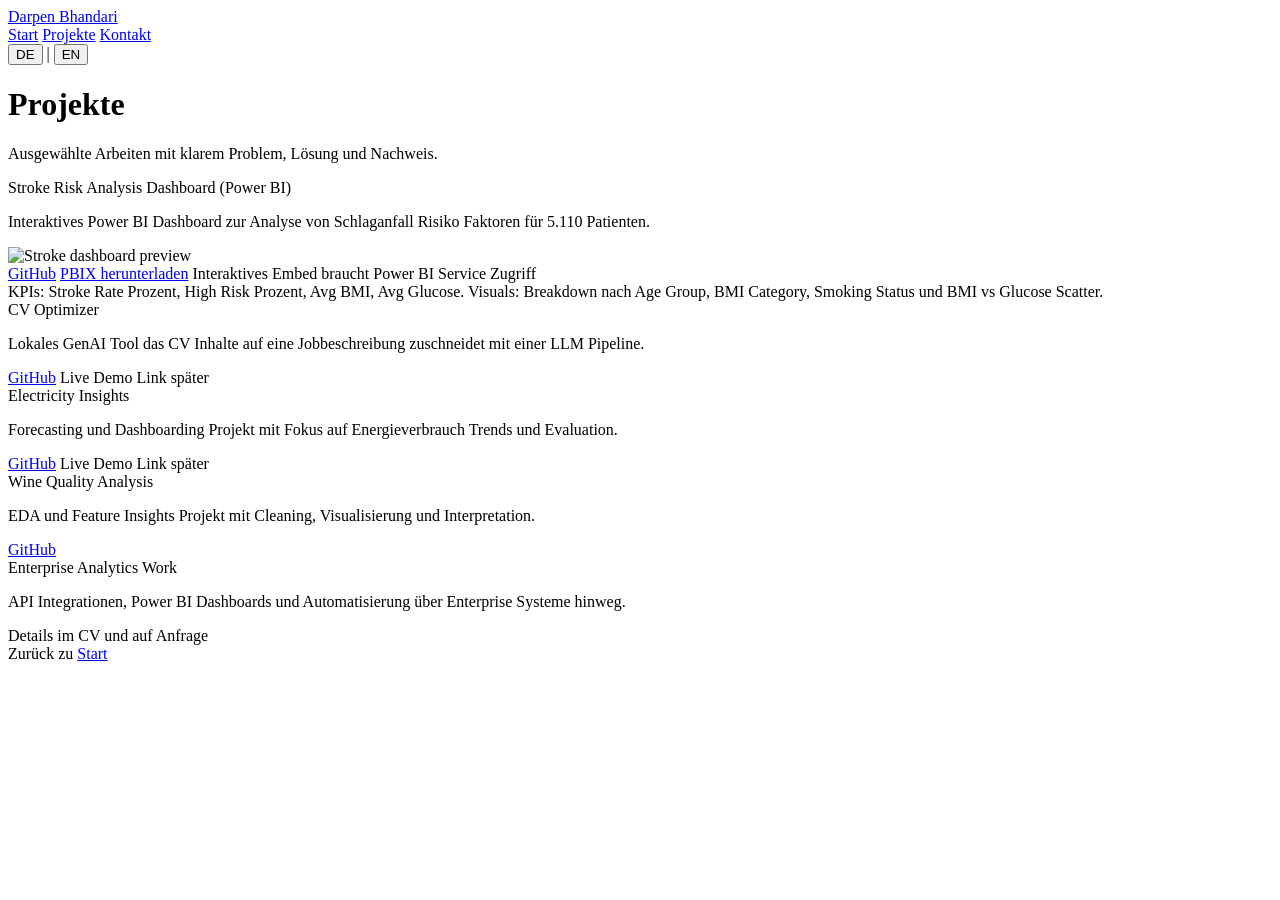
==== projects.html @ 23d276c4 "Add files via upload" ====
<!doctype html>
<html lang="de">
<head>
  <meta charset="UTF-8" />
  <meta name="viewport" content="width=device-width, initial-scale=1.0" />
  <title>Projekte | Darpen Bhandari</title>
  <script src="https://cdn.tailwindcss.com"></script>
  <link rel="stylesheet" href="assets/style.css" />
</head>

<body class="text-zinc-100">
  <div class="mx-auto max-w-5xl px-6 py-10">

    <nav class="flex items-center justify-between">
      <a href="./index.html" class="font-semibold tracking-tight hover:opacity-80 transition relative z-10">
        Darpen Bhandari
      </a>

      <div class="flex items-center gap-6 text-sm">
        <div class="flex gap-4">
          <a class="hover:underline" href="./index.html" data-i18n="nav_home">Start</a>
          <a class="hover:underline" href="./projects.html" data-i18n="nav_projects">Projekte</a>
          <a class="hover:underline" href="./index.html#contact" data-i18n="nav_contact">Kontakt</a>
        </div>

        <div class="flex items-center gap-2 text-zinc-300">
          <button id="lang-de" class="hover:underline font-medium" type="button">DE</button>
          <span class="text-zinc-600">|</span>
          <button id="lang-en" class="hover:underline" type="button">EN</button>
        </div>
      </div>
    </nav>

    <h1 class="mt-10 text-3xl font-semibold" data-i18n="projects_title">Projekte</h1>
    <p class="mt-2 text-zinc-300" data-i18n="projects_subtitle">Ausgewählte Arbeiten mit klarem Problem, Lösung und Nachweis.</p>

    <div class="mt-8 grid gap-4 md:grid-cols-2">

      <div class="card" id="stroke">
        <div class="text-lg font-semibold" data-i18n="stroke_title">Stroke Risk Analysis Dashboard (Power BI)</div>

        <p class="mt-3 text-zinc-300" data-i18n="stroke_desc">
          Interaktives Power BI Dashboard zur Analyse von Schlaganfall Risiko Faktoren für 5.110 Patienten.
        </p>

        <img
          src="assets/assets/images/Main-Dashboard.png"
          alt="Stroke dashboard preview"
          class="mt-4 rounded-2xl border border-white/10"
          loading="lazy"
        />

        <div class="mt-4 flex flex-wrap gap-3 text-sm">
          <a class="underline" href="https://github.com/Darpen24/Stroke-Risk" target="_blank" rel="noreferrer" data-i18n="stroke_github">GitHub</a>
          <a class="underline" href="https://raw.githubusercontent.com/Darpen24/Stroke-Risk/main/Stroek_Risk_Analysis.pbix" download data-i18n="stroke_download">PBIX herunterladen</a>
          <span class="text-zinc-500" data-i18n="stroke_note">Interaktives Embed braucht Power BI Service Zugriff</span>
        </div>

        <div class="mt-3 text-xs text-zinc-500" data-i18n="stroke_kpis">
          KPIs: Stroke Rate Prozent, High Risk Prozent, Avg BMI, Avg Glucose. Visuals: Breakdown nach Age Group, BMI Category, Smoking Status und BMI vs Glucose Scatter.
        </div>
      </div>

      <div class="card">
        <div class="text-lg font-semibold" data-i18n="cvopt_title">CV Optimizer</div>
        <p class="mt-2 text-zinc-300" data-i18n="cvopt_desc">Lokales GenAI Tool das CV Inhalte auf eine Jobbeschreibung zuschneidet mit einer LLM Pipeline.</p>
        <div class="mt-4 flex gap-3 text-sm">
          <a class="underline" href="https://github.com/Darpen24/CV-Optimizer" target="_blank" rel="noreferrer" data-i18n="cvopt_github">GitHub</a>
          <span class="text-zinc-500" data-i18n="cvopt_note">Live Demo Link später</span>
        </div>
      </div>

      <div class="card">
        <div class="text-lg font-semibold" data-i18n="elec_title">Electricity Insights</div>
        <p class="mt-2 text-zinc-300" data-i18n="elec_desc">Forecasting und Dashboarding Projekt mit Fokus auf Energieverbrauch Trends und Evaluation.</p>
        <div class="mt-4 flex gap-3 text-sm">
          <a class="underline" href="https://github.com/Darpen24/Electricity_insights" target="_blank" rel="noreferrer" data-i18n="elec_github">GitHub</a>
          <span class="text-zinc-500" data-i18n="elec_note">Live Demo Link später</span>
        </div>
      </div>

      <div class="card">
        <div class="text-lg font-semibold" data-i18n="wine_title">Wine Quality Analysis</div>
        <p class="mt-2 text-zinc-300" data-i18n="wine_desc">EDA und Feature Insights Projekt mit Cleaning, Visualisierung und Interpretation.</p>
        <div class="mt-4 flex gap-3 text-sm">
          <a class="underline" href="https://github.com/Darpen24/Wine_Quality_Analysis" target="_blank" rel="noreferrer" data-i18n="wine_github">GitHub</a>
        </div>
      </div>

      <div class="card">
        <div class="text-lg font-semibold" data-i18n="ent_title">Enterprise Analytics Work</div>
        <p class="mt-2 text-zinc-300" data-i18n="ent_desc">API Integrationen, Power BI Dashboards und Automatisierung über Enterprise Systeme hinweg.</p>
        <div class="mt-4 text-sm text-zinc-500" data-i18n="ent_note">Details im CV und auf Anfrage</div>
      </div>

    </div>

    <footer class="mt-10 text-xs text-zinc-500">
      <span data-i18n="footer_back">Zurück zu</span> <a class="underline" href="./index.html" data-i18n="footer_home">Start</a>
    </footer>
  </div>

  <script>
    const translations = {
      de: {
        nav_home: "Start",
        nav_projects: "Projekte",
        nav_contact: "Kontakt",

        projects_title: "Projekte",
        projects_subtitle: "Ausgewählte Arbeiten mit klarem Problem, Lösung und Nachweis.",

        stroke_title: "Stroke Risk Analysis Dashboard (Power BI)",
        stroke_desc: "Interaktives Power BI Dashboard zur Analyse von Schlaganfall Risiko Faktoren für 5.110 Patienten.",
        stroke_github: "GitHub",
        stroke_download: "PBIX herunterladen",
        stroke_note: "Interaktives Embed braucht Power BI Service Zugriff",
        stroke_kpis: "KPIs: Stroke Rate Prozent, High Risk Prozent, Avg BMI, Avg Glucose. Visuals: Breakdown nach Age Group, BMI Category, Smoking Status und BMI vs Glucose Scatter.",

        cvopt_title: "CV Optimizer",
        cvopt_desc: "Lokales GenAI Tool das CV Inhalte auf eine Jobbeschreibung zuschneidet mit einer LLM Pipeline.",
        cvopt_github: "GitHub",
        cvopt_note: "Live Demo Link später",

        elec_title: "Electricity Insights",
        elec_desc: "Forecasting und Dashboarding Projekt mit Fokus auf Energieverbrauch Trends und Evaluation.",
        elec_github: "GitHub",
        elec_note: "Live Demo Link später",

        wine_title: "Wine Quality Analysis",
        wine_desc: "EDA und Feature Insights Projekt mit Cleaning, Visualisierung und Interpretation.",
        wine_github: "GitHub",

        ent_title: "Enterprise Analytics Work",
        ent_desc: "API Integrationen, Power BI Dashboards und Automatisierung über Enterprise Systeme hinweg.",
        ent_note: "Details im CV und auf Anfrage",

        footer_back: "Zurück zu",
        footer_home: "Start"
      },

      en: {
        nav_home: "Home",
        nav_projects: "Projects",
        nav_contact: "Contact",

        projects_title: "Projects",
        projects_subtitle: "Selected work with clear problem, solution and proof.",

        stroke_title: "Stroke Risk Analysis Dashboard (Power BI)",
        stroke_desc: "Interactive Power BI dashboard analyzing stroke risk factors across 5,110 patients.",
        stroke_github: "GitHub",
        stroke_download: "Download PBIX",
        stroke_note: "Interactive embed needs Power BI Service access",
        stroke_kpis: "KPIs: Stroke Rate %, High Risk %, Avg BMI, Avg Glucose. Visuals: risk breakdown by age group, BMI category, smoking status and BMI vs glucose scatter.",

        cvopt_title: "CV Optimizer",
        cvopt_desc: "Local GenAI tool to tailor CV content to a job description using an LLM pipeline.",
        cvopt_github: "GitHub",
        cvopt_note: "Live demo link later",

        elec_title: "Electricity Insights",
        elec_desc: "Forecasting and dashboarding project focused on energy usage trends and evaluation.",
        elec_github: "GitHub",
        elec_note: "Live demo link later",

        wine_title: "Wine Quality Analysis",
        wine_desc: "EDA and feature insight project showing cleaning, visualization and interpretation.",
        wine_github: "GitHub",

        ent_title: "Enterprise Analytics Work",
        ent_desc: "API integrations, Power BI dashboards and automation across enterprise systems.",
        ent_note: "Details in CV and on request",

        footer_back: "Back to",
        footer_home: "Home"
      }
    };

    function setLang(lang) {
      const dict = translations[lang] || translations.de;

      localStorage.setItem("lang", lang);
      document.documentElement.lang = lang;

      document.querySelectorAll("[data-i18n]").forEach((el) => {
        const key = el.getAttribute("data-i18n");
        if (dict[key]) el.textContent = dict[key];
      });

      const deBtn = document.getElementById("lang-de");
      const enBtn = document.getElementById("lang-en");
      if (deBtn && enBtn) {
        if (lang === "de") {
          deBtn.classList.add("font-medium");
          enBtn.classList.remove("font-medium");
        } else {
          enBtn.classList.add("font-medium");
          deBtn.classList.remove("font-medium");
        }
      }
    }

    document.addEventListener("DOMContentLoaded", () => {
      const saved = localStorage.getItem("lang") || "de";
      setLang(saved);

      document.getElementById("lang-de").addEventListener("click", () => setLang("de"));
      document.getElementById("lang-en").addEventListener("click", () => setLang("en"));
    });
  </script>
</body>
</html>
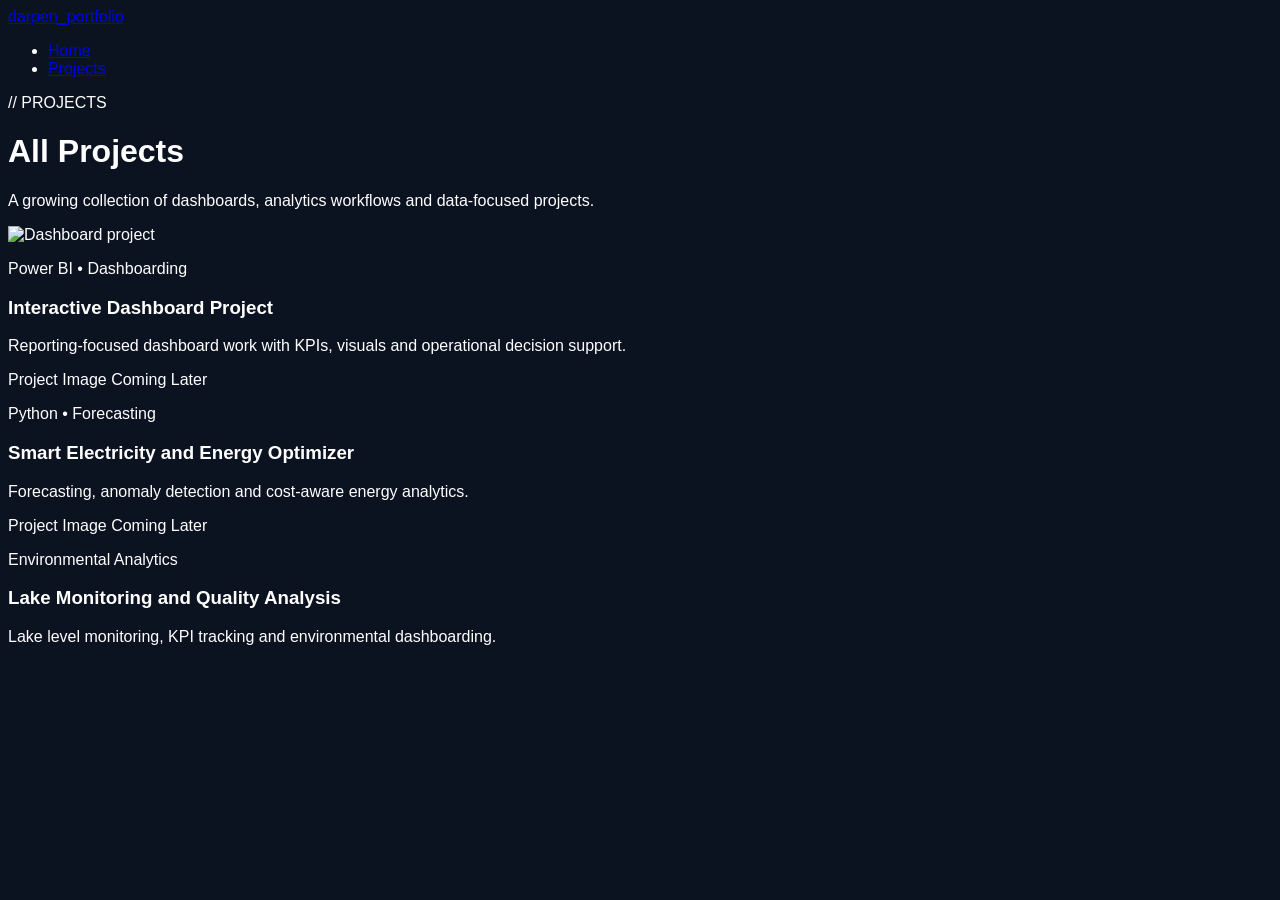
==== commit f5c24f60: "Update projects.html" ====
--- a/projects.html
+++ b/projects.html
@@ -1,213 +1,59 @@
-<!doctype html>
-<html lang="de">
+<!DOCTYPE html>
+<html lang="en">
 <head>
   <meta charset="UTF-8" />
   <meta name="viewport" content="width=device-width, initial-scale=1.0" />
-  <title>Projekte | Darpen Bhandari</title>
-  <script src="https://cdn.tailwindcss.com"></script>
+  <title>Projects | Darpen Bhandari</title>
   <link rel="stylesheet" href="assets/style.css" />
 </head>
+<body>
+  <header class="navbar">
+    <div class="container nav-wrap">
+      <a href="index.html" class="logo">darpen_portfolio</a>
+      <nav>
+        <ul class="nav-links">
+          <li><a href="index.html">Home</a></li>
+          <li><a href="projects.html">Projects</a></li>
+        </ul>
+      </nav>
+    </div>
+  </header>
 
-<body class="text-zinc-100">
-  <div class="mx-auto max-w-5xl px-6 py-10">
+  <main class="section">
+    <div class="container">
+      <p class="section-tag">// PROJECTS</p>
+      <h1>All Projects</h1>
+      <p class="section-text">A growing collection of dashboards, analytics workflows and data-focused projects.</p>
 
-    <nav class="flex items-center justify-between">
-      <a href="./index.html" class="font-semibold tracking-tight hover:opacity-80 transition relative z-10">
-        Darpen Bhandari
-      </a>
+      <div class="project-grid">
+        <article class="project-card">
+          <img src="assets/dashboard.png" alt="Dashboard project" class="project-img" />
+          <div class="project-content">
+            <p class="project-label">Power BI • Dashboarding</p>
+            <h3>Interactive Dashboard Project</h3>
+            <p>Reporting-focused dashboard work with KPIs, visuals and operational decision support.</p>
+          </div>
+        </article>
 
-      <div class="flex items-center gap-6 text-sm">
-        <div class="flex gap-4">
-          <a class="hover:underline" href="./index.html" data-i18n="nav_home">Start</a>
-          <a class="hover:underline" href="./projects.html" data-i18n="nav_projects">Projekte</a>
-          <a class="hover:underline" href="./index.html#contact" data-i18n="nav_contact">Kontakt</a>
-        </div>
+        <article class="project-card">
+          <div class="project-placeholder">Project Image Coming Later</div>
+          <div class="project-content">
+            <p class="project-label">Python • Forecasting</p>
+            <h3>Smart Electricity and Energy Optimizer</h3>
+            <p>Forecasting, anomaly detection and cost-aware energy analytics.</p>
+          </div>
+        </article>
 
-        <div class="flex items-center gap-2 text-zinc-300">
-          <button id="lang-de" class="hover:underline font-medium" type="button">DE</button>
-          <span class="text-zinc-600">|</span>
-          <button id="lang-en" class="hover:underline" type="button">EN</button>
-        </div>
+        <article class="project-card">
+          <div class="project-placeholder">Project Image Coming Later</div>
+          <div class="project-content">
+            <p class="project-label">Environmental Analytics</p>
+            <h3>Lake Monitoring and Quality Analysis</h3>
+            <p>Lake level monitoring, KPI tracking and environmental dashboarding.</p>
+          </div>
+        </article>
       </div>
-    </nav>
-
-    <h1 class="mt-10 text-3xl font-semibold" data-i18n="projects_title">Projekte</h1>
-    <p class="mt-2 text-zinc-300" data-i18n="projects_subtitle">Ausgewählte Arbeiten mit klarem Problem, Lösung und Nachweis.</p>
-
-    <div class="mt-8 grid gap-4 md:grid-cols-2">
-
-      <div class="card" id="stroke">
-        <div class="text-lg font-semibold" data-i18n="stroke_title">Stroke Risk Analysis Dashboard (Power BI)</div>
-
-        <p class="mt-3 text-zinc-300" data-i18n="stroke_desc">
-          Interaktives Power BI Dashboard zur Analyse von Schlaganfall Risiko Faktoren für 5.110 Patienten.
-        </p>
-
-        <img
-          src="assets/assets/images/Main-Dashboard.png"
-          alt="Stroke dashboard preview"
-          class="mt-4 rounded-2xl border border-white/10"
-          loading="lazy"
-        />
-
-        <div class="mt-4 flex flex-wrap gap-3 text-sm">
-          <a class="underline" href="https://github.com/Darpen24/Stroke-Risk" target="_blank" rel="noreferrer" data-i18n="stroke_github">GitHub</a>
-          <a class="underline" href="https://raw.githubusercontent.com/Darpen24/Stroke-Risk/main/Stroek_Risk_Analysis.pbix" download data-i18n="stroke_download">PBIX herunterladen</a>
-          <span class="text-zinc-500" data-i18n="stroke_note">Interaktives Embed braucht Power BI Service Zugriff</span>
-        </div>
-
-        <div class="mt-3 text-xs text-zinc-500" data-i18n="stroke_kpis">
-          KPIs: Stroke Rate Prozent, High Risk Prozent, Avg BMI, Avg Glucose. Visuals: Breakdown nach Age Group, BMI Category, Smoking Status und BMI vs Glucose Scatter.
-        </div>
-      </div>
-
-      <div class="card">
-        <div class="text-lg font-semibold" data-i18n="cvopt_title">CV Optimizer</div>
-        <p class="mt-2 text-zinc-300" data-i18n="cvopt_desc">Lokales GenAI Tool das CV Inhalte auf eine Jobbeschreibung zuschneidet mit einer LLM Pipeline.</p>
-        <div class="mt-4 flex gap-3 text-sm">
-          <a class="underline" href="https://github.com/Darpen24/CV-Optimizer" target="_blank" rel="noreferrer" data-i18n="cvopt_github">GitHub</a>
-          <span class="text-zinc-500" data-i18n="cvopt_note">Live Demo Link später</span>
-        </div>
-      </div>
-
-      <div class="card">
-        <div class="text-lg font-semibold" data-i18n="elec_title">Electricity Insights</div>
-        <p class="mt-2 text-zinc-300" data-i18n="elec_desc">Forecasting und Dashboarding Projekt mit Fokus auf Energieverbrauch Trends und Evaluation.</p>
-        <div class="mt-4 flex gap-3 text-sm">
-          <a class="underline" href="https://github.com/Darpen24/Electricity_insights" target="_blank" rel="noreferrer" data-i18n="elec_github">GitHub</a>
-          <span class="text-zinc-500" data-i18n="elec_note">Live Demo Link später</span>
-        </div>
-      </div>
-
-      <div class="card">
-        <div class="text-lg font-semibold" data-i18n="wine_title">Wine Quality Analysis</div>
-        <p class="mt-2 text-zinc-300" data-i18n="wine_desc">EDA und Feature Insights Projekt mit Cleaning, Visualisierung und Interpretation.</p>
-        <div class="mt-4 flex gap-3 text-sm">
-          <a class="underline" href="https://github.com/Darpen24/Wine_Quality_Analysis" target="_blank" rel="noreferrer" data-i18n="wine_github">GitHub</a>
-        </div>
-      </div>
-
-      <div class="card">
-        <div class="text-lg font-semibold" data-i18n="ent_title">Enterprise Analytics Work</div>
-        <p class="mt-2 text-zinc-300" data-i18n="ent_desc">API Integrationen, Power BI Dashboards und Automatisierung über Enterprise Systeme hinweg.</p>
-        <div class="mt-4 text-sm text-zinc-500" data-i18n="ent_note">Details im CV und auf Anfrage</div>
-      </div>
-
     </div>
-
-    <footer class="mt-10 text-xs text-zinc-500">
-      <span data-i18n="footer_back">Zurück zu</span> <a class="underline" href="./index.html" data-i18n="footer_home">Start</a>
-    </footer>
-  </div>
-
-  <script>
-    const translations = {
-      de: {
-        nav_home: "Start",
-        nav_projects: "Projekte",
-        nav_contact: "Kontakt",
-
-        projects_title: "Projekte",
-        projects_subtitle: "Ausgewählte Arbeiten mit klarem Problem, Lösung und Nachweis.",
-
-        stroke_title: "Stroke Risk Analysis Dashboard (Power BI)",
-        stroke_desc: "Interaktives Power BI Dashboard zur Analyse von Schlaganfall Risiko Faktoren für 5.110 Patienten.",
-        stroke_github: "GitHub",
-        stroke_download: "PBIX herunterladen",
-        stroke_note: "Interaktives Embed braucht Power BI Service Zugriff",
-        stroke_kpis: "KPIs: Stroke Rate Prozent, High Risk Prozent, Avg BMI, Avg Glucose. Visuals: Breakdown nach Age Group, BMI Category, Smoking Status und BMI vs Glucose Scatter.",
-
-        cvopt_title: "CV Optimizer",
-        cvopt_desc: "Lokales GenAI Tool das CV Inhalte auf eine Jobbeschreibung zuschneidet mit einer LLM Pipeline.",
-        cvopt_github: "GitHub",
-        cvopt_note: "Live Demo Link später",
-
-        elec_title: "Electricity Insights",
-        elec_desc: "Forecasting und Dashboarding Projekt mit Fokus auf Energieverbrauch Trends und Evaluation.",
-        elec_github: "GitHub",
-        elec_note: "Live Demo Link später",
-
-        wine_title: "Wine Quality Analysis",
-        wine_desc: "EDA und Feature Insights Projekt mit Cleaning, Visualisierung und Interpretation.",
-        wine_github: "GitHub",
-
-        ent_title: "Enterprise Analytics Work",
-        ent_desc: "API Integrationen, Power BI Dashboards und Automatisierung über Enterprise Systeme hinweg.",
-        ent_note: "Details im CV und auf Anfrage",
-
-        footer_back: "Zurück zu",
-        footer_home: "Start"
-      },
-
-      en: {
-        nav_home: "Home",
-        nav_projects: "Projects",
-        nav_contact: "Contact",
-
-        projects_title: "Projects",
-        projects_subtitle: "Selected work with clear problem, solution and proof.",
-
-        stroke_title: "Stroke Risk Analysis Dashboard (Power BI)",
-        stroke_desc: "Interactive Power BI dashboard analyzing stroke risk factors across 5,110 patients.",
-        stroke_github: "GitHub",
-        stroke_download: "Download PBIX",
-        stroke_note: "Interactive embed needs Power BI Service access",
-        stroke_kpis: "KPIs: Stroke Rate %, High Risk %, Avg BMI, Avg Glucose. Visuals: risk breakdown by age group, BMI category, smoking status and BMI vs glucose scatter.",
-
-        cvopt_title: "CV Optimizer",
-        cvopt_desc: "Local GenAI tool to tailor CV content to a job description using an LLM pipeline.",
-        cvopt_github: "GitHub",
-        cvopt_note: "Live demo link later",
-
-        elec_title: "Electricity Insights",
-        elec_desc: "Forecasting and dashboarding project focused on energy usage trends and evaluation.",
-        elec_github: "GitHub",
-        elec_note: "Live demo link later",
-
-        wine_title: "Wine Quality Analysis",
-        wine_desc: "EDA and feature insight project showing cleaning, visualization and interpretation.",
-        wine_github: "GitHub",
-
-        ent_title: "Enterprise Analytics Work",
-        ent_desc: "API integrations, Power BI dashboards and automation across enterprise systems.",
-        ent_note: "Details in CV and on request",
-
-        footer_back: "Back to",
-        footer_home: "Home"
-      }
-    };
-
-    function setLang(lang) {
-      const dict = translations[lang] || translations.de;
-
-      localStorage.setItem("lang", lang);
-      document.documentElement.lang = lang;
-
-      document.querySelectorAll("[data-i18n]").forEach((el) => {
-        const key = el.getAttribute("data-i18n");
-        if (dict[key]) el.textContent = dict[key];
-      });
-
-      const deBtn = document.getElementById("lang-de");
-      const enBtn = document.getElementById("lang-en");
-      if (deBtn && enBtn) {
-        if (lang === "de") {
-          deBtn.classList.add("font-medium");
-          enBtn.classList.remove("font-medium");
-        } else {
-          enBtn.classList.add("font-medium");
-          deBtn.classList.remove("font-medium");
-        }
-      }
-    }
-
-    document.addEventListener("DOMContentLoaded", () => {
-      const saved = localStorage.getItem("lang") || "de";
-      setLang(saved);
-
-      document.getElementById("lang-de").addEventListener("click", () => setLang("de"));
-      document.getElementById("lang-en").addEventListener("click", () => setLang("en"));
-    });
-  </script>
+  </main>
 </body>
 </html>
--- a/assets/style.css
+++ b/assets/style.css
@@ -0,0 +1,5 @@
+body {
+  background: #0b1220;
+  color: white;
+  font-family: Arial, sans-serif;
+}
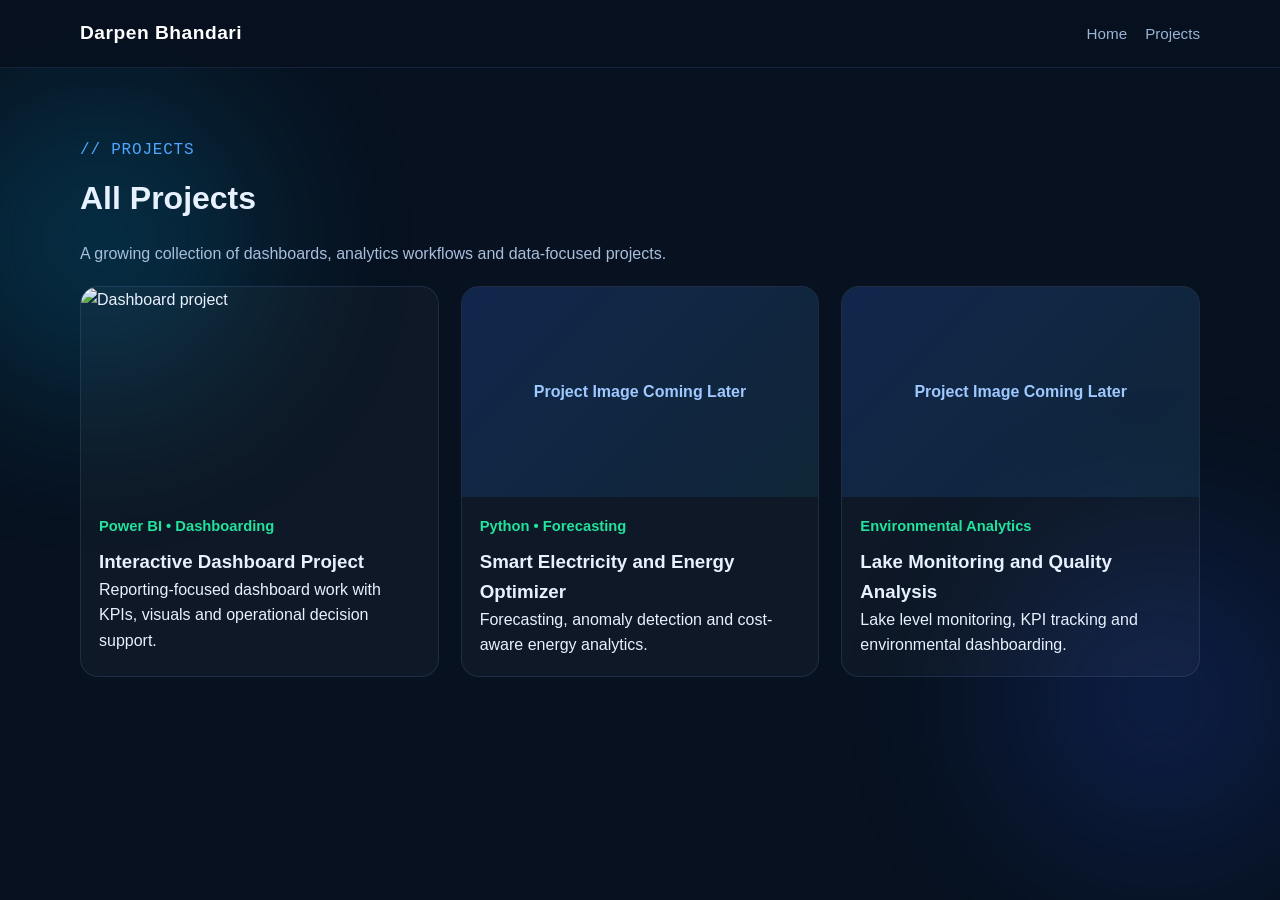
==== commit 65e2a544: "Update projects.html" ====
--- a/projects.html
+++ b/projects.html
@@ -9,7 +9,7 @@
 <body>
   <header class="navbar">
     <div class="container nav-wrap">
-      <a href="index.html" class="logo">darpen_portfolio</a>
+      <a href="index.html" class="logo">Darpen Bhandari</a>
       <nav>
         <ul class="nav-links">
           <li><a href="index.html">Home</a></li>
--- a/assets/style.css
+++ b/assets/style.css
@@ -1,5 +1,433 @@
+* {
+  margin: 0;
+  padding: 0;
+  box-sizing: border-box;
+}
+
+html {
+  scroll-behavior: smooth;
+}
+
 body {
-  background: #0b1220;
+  font-family: Arial, sans-serif;
+  background: #07111f;
+  color: #e8f1ff;
+  line-height: 1.6;
+  overflow-x: hidden;
+}
+
+body::before,
+body::after {
+  content: "";
+  position: fixed;
+  width: 320px;
+  height: 320px;
+  border-radius: 50%;
+  filter: blur(90px);
+  z-index: -1;
+  opacity: 0.18;
+}
+
+body::before {
+  background: #00c2ff;
+  top: 80px;
+  left: -60px;
+}
+
+body::after {
+  background: #2a5fff;
+  bottom: 40px;
+  right: -40px;
+}
+
+img {
+  max-width: 100%;
+  display: block;
+}
+
+a {
+  text-decoration: none;
+  color: inherit;
+}
+
+.container {
+  width: min(1120px, 92%);
+  margin: 0 auto;
+}
+
+.navbar {
+  position: sticky;
+  top: 0;
+  z-index: 1000;
+  background: rgba(7, 17, 31, 0.88);
+  backdrop-filter: blur(12px);
+  border-bottom: 1px solid rgba(130, 170, 255, 0.12);
+}
+
+.nav-wrap {
+  display: flex;
+  justify-content: space-between;
+  align-items: center;
+  padding: 18px 0;
+  gap: 18px;
+}
+
+.logo {
+  font-size: 1.2rem;
+  font-weight: 700;
+  color: #ffffff;
+  letter-spacing: 0.5px;
+}
+
+.nav-links {
+  list-style: none;
+  display: flex;
+  gap: 18px;
+  flex-wrap: wrap;
+}
+
+.nav-links a {
+  color: #9ab4d6;
+  font-size: 0.95rem;
+}
+
+.nav-links a:hover {
+  color: #ffffff;
+}
+
+.hero {
+  padding: 90px 0 60px;
+}
+
+.hero-grid {
+  display: grid;
+  grid-template-columns: 1.2fr 0.8fr;
+  gap: 40px;
+  align-items: center;
+}
+
+.terminal-line {
+  color: #22e39d;
+  font-family: "Courier New", monospace;
+  margin-bottom: 16px;
+  font-size: 1rem;
+}
+
+.hero-text h1 {
+  font-size: clamp(2.8rem, 8vw, 5rem);
+  line-height: 0.95;
+  margin-bottom: 18px;
+  font-weight: 800;
+}
+
+.hero-text h1 span {
+  color: #29b4ff;
+}
+
+.role-line {
+  color: #f0c16d;
+  font-family: "Courier New", monospace;
+  font-size: 1.05rem;
+  margin-bottom: 20px;
+  min-height: 28px;
+}
+
+#typing-text {
+  color: #22e39d;
+}
+
+.hero-desc {
+  color: #a8bedc;
+  max-width: 640px;
+  margin-bottom: 28px;
+  font-size: 1.05rem;
+}
+
+.hero-buttons,
+.contact-links {
+  display: flex;
+  gap: 14px;
+  flex-wrap: wrap;
+}
+
+.btn {
+  padding: 12px 18px;
+  border-radius: 12px;
+  font-weight: 700;
+  transition: transform 0.2s ease, box-shadow 0.2s ease, background 0.2s ease;
+}
+
+.btn:hover {
+  transform: translateY(-2px);
+}
+
+.btn-primary {
+  background: linear-gradient(135deg, #2468ff, #11c7ff);
   color: white;
-  font-family: Arial, sans-serif;
-}
+  box-shadow: 0 0 22px rgba(36, 104, 255, 0.25);
+}
+
+.btn-secondary {
+  border: 1px solid rgba(130, 170, 255, 0.24);
+  color: #dce8ff;
+  background: rgba(255, 255, 255, 0.02);
+}
+
+.stats {
+  display: grid;
+  grid-template-columns: repeat(3, 1fr);
+  gap: 16px;
+  margin-top: 34px;
+}
+
+.stat-card {
+  background: rgba(255, 255, 255, 0.03);
+  border: 1px solid rgba(130, 170, 255, 0.14);
+  border-radius: 16px;
+  padding: 18px;
+}
+
+.stat-card h3 {
+  font-size: 1.6rem;
+  color: #ffffff;
+  margin-bottom: 4px;
+}
+
+.stat-card p {
+  color: #99b3d6;
+  font-size: 0.92rem;
+}
+
+.hero-visual {
+  display: flex;
+  justify-content: center;
+}
+
+.profile-card {
+  width: 100%;
+  max-width: 380px;
+  background: rgba(255, 255, 255, 0.03);
+  border: 1px solid rgba(130, 170, 255, 0.14);
+  border-radius: 22px;
+  padding: 18px;
+  box-shadow: 0 0 30px rgba(17, 199, 255, 0.09);
+}
+
+.profile-img {
+  width: 100%;
+  border-radius: 16px;
+  object-fit: cover;
+}
+
+.section {
+  padding: 70px 0;
+}
+
+.alt-bg {
+  background: rgba(255, 255, 255, 0.02);
+}
+
+.section-tag {
+  color: #4fa5ff;
+  font-family: "Courier New", monospace;
+  margin-bottom: 10px;
+  letter-spacing: 0.8px;
+}
+
+h1,
+h2 {
+  margin-bottom: 16px;
+}
+
+.section-text {
+  color: #a8bedc;
+  max-width: 780px;
+}
+
+.timeline-card,
+.project-card,
+.contact-box {
+  background: rgba(255, 255, 255, 0.03);
+  border: 1px solid rgba(130, 170, 255, 0.14);
+  border-radius: 18px;
+  padding: 24px;
+  margin-top: 20px;
+}
+
+.timeline-card ul {
+  margin-top: 14px;
+  padding-left: 20px;
+  color: #c7d6ee;
+}
+
+.subtext {
+  color: #4fa5ff;
+  margin-top: 6px;
+}
+
+.section-head {
+  display: flex;
+  justify-content: space-between;
+  align-items: end;
+  gap: 16px;
+  margin-bottom: 20px;
+}
+
+.text-link {
+  color: #22e39d;
+  font-weight: 700;
+}
+
+.project-grid {
+  display: grid;
+  grid-template-columns: repeat(3, 1fr);
+  gap: 22px;
+}
+
+.project-card {
+  padding: 0;
+  overflow: hidden;
+  transition: transform 0.25s ease, box-shadow 0.25s ease;
+}
+
+.project-card:hover {
+  transform: translateY(-6px);
+  box-shadow: 0 0 24px rgba(41, 180, 255, 0.12);
+}
+
+.project-img,
+.project-placeholder {
+  width: 100%;
+  height: 210px;
+}
+
+.project-img {
+  object-fit: cover;
+}
+
+.project-placeholder {
+  display: grid;
+  place-items: center;
+  background: linear-gradient(135deg, rgba(36, 104, 255, 0.18), rgba(17, 199, 255, 0.08));
+  color: #9fc8ff;
+  font-weight: 700;
+  text-align: center;
+  padding: 20px;
+}
+
+.project-content {
+  padding: 18px;
+}
+
+.project-label {
+  color: #22e39d;
+  font-size: 0.92rem;
+  font-weight: 700;
+  margin-bottom: 8px;
+}
+
+.project-actions {
+  display: flex;
+  gap: 10px;
+  margin-top: 14px;
+  flex-wrap: wrap;
+}
+
+.project-btn {
+  display: inline-block;
+  padding: 10px 14px;
+  border-radius: 10px;
+  background: linear-gradient(135deg, #2468ff, #11c7ff);
+  color: #fff;
+  font-weight: 700;
+  font-size: 0.9rem;
+}
+
+.contact-box {
+  padding: 30px;
+}
+
+.skill-level-grid {
+  display: grid;
+  grid-template-columns: repeat(3, 1fr);
+  gap: 22px;
+  margin-top: 24px;
+}
+
+.skill-level-card {
+  background: rgba(255, 255, 255, 0.03);
+  border: 1px solid rgba(130, 170, 255, 0.14);
+  border-radius: 18px;
+  padding: 24px;
+}
+
+.skill-card-tag {
+  color: #22e39d;
+  font-family: "Courier New", monospace;
+  margin-bottom: 20px;
+  letter-spacing: 1px;
+}
+
+.skill-item {
+  margin-bottom: 18px;
+}
+
+.skill-head {
+  display: flex;
+  justify-content: space-between;
+  gap: 12px;
+  margin-bottom: 8px;
+  font-size: 0.96rem;
+  color: #e8f1ff;
+}
+
+.skill-track {
+  width: 100%;
+  height: 8px;
+  border-radius: 999px;
+  background: rgba(130, 170, 255, 0.16);
+  overflow: hidden;
+}
+
+.skill-fill {
+  height: 100%;
+  border-radius: 999px;
+  background: linear-gradient(90deg, #2468ff, #11c7ff);
+  box-shadow: 0 0 12px rgba(17, 199, 255, 0.4);
+}
+
+.fill-orange {
+  background: linear-gradient(90deg, #ff9800, #ffb84d);
+  box-shadow: 0 0 12px rgba(255, 152, 0, 0.35);
+}
+
+.fill-green {
+  background: linear-gradient(90deg, #00d084, #22e39d);
+  box-shadow: 0 0 12px rgba(34, 227, 157, 0.35);
+}
+
+.footer {
+  padding: 28px 0 34px;
+  text-align: center;
+  color: #8ca6cb;
+  border-top: 1px solid rgba(130, 170, 255, 0.12);
+}
+
+@media (max-width: 950px) {
+  .hero-grid,
+  .project-grid,
+  .stats,
+  .skill-level-grid {
+    grid-template-columns: 1fr;
+  }
+
+  .nav-wrap {
+    flex-direction: column;
+    align-items: flex-start;
+  }
+
+  .section-head {
+    flex-direction: column;
+    align-items: flex-start;
+  }
+}
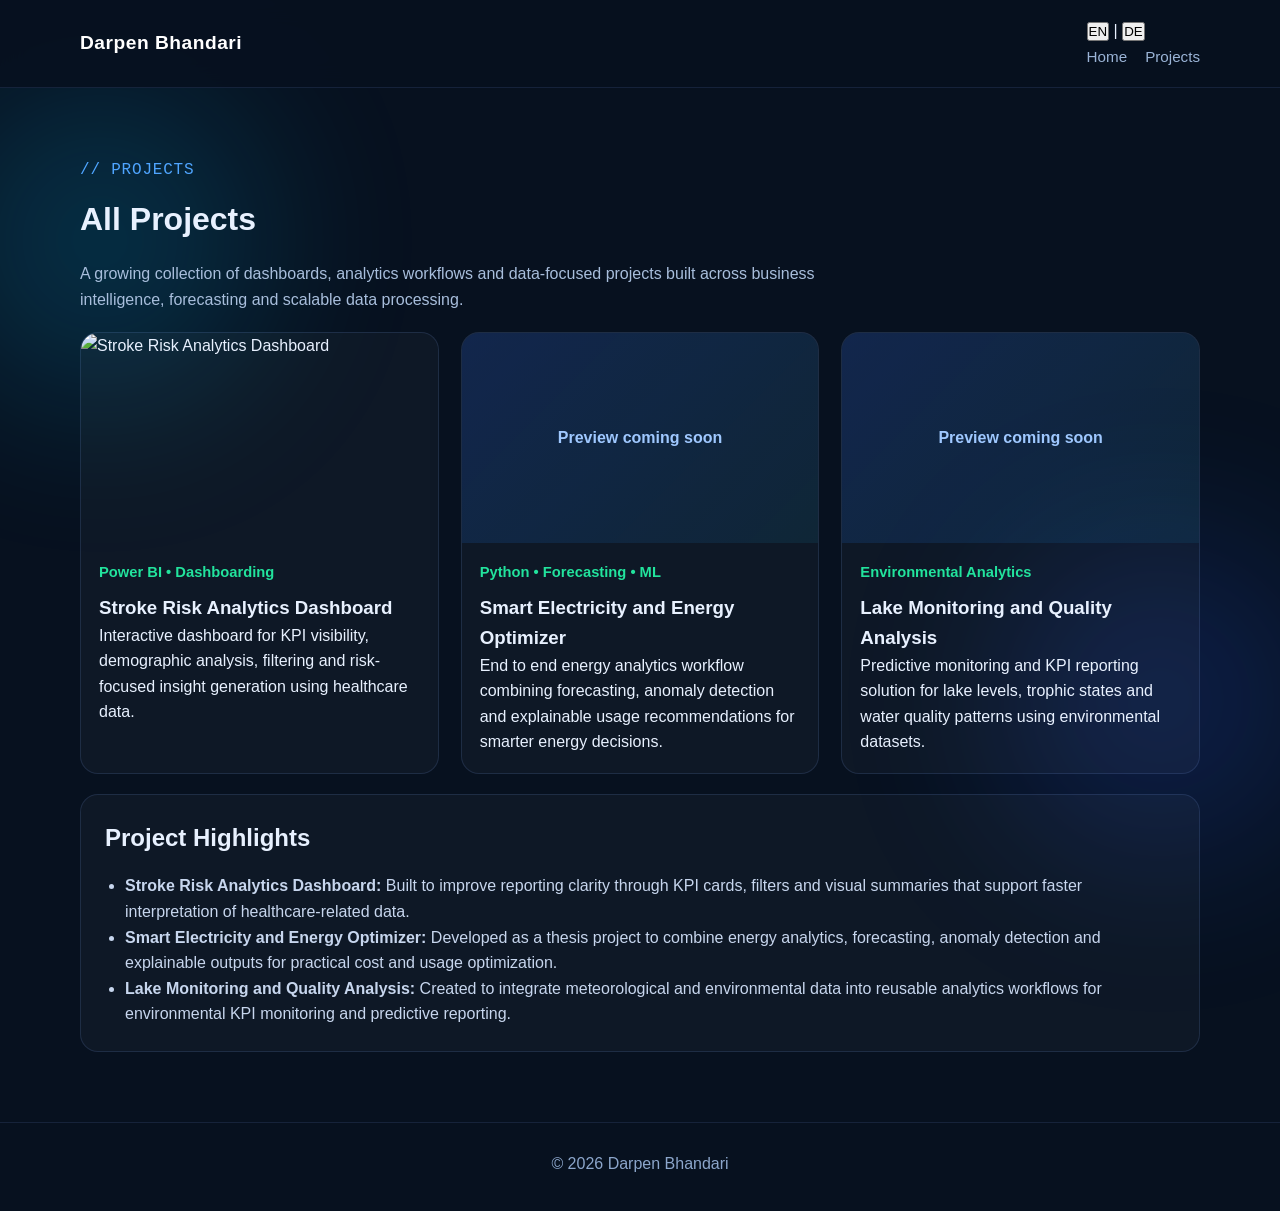
==== commit 0f980534: "Update projects.html" ====
--- a/projects.html
+++ b/projects.html
@@ -4,16 +4,23 @@
   <meta charset="UTF-8" />
   <meta name="viewport" content="width=device-width, initial-scale=1.0" />
   <title>Projects | Darpen Bhandari</title>
-  <link rel="stylesheet" href="assets/style.css" />
+  <link rel="stylesheet" href="./assets/style.css" />
 </head>
 <body>
   <header class="navbar">
     <div class="container nav-wrap">
       <a href="index.html" class="logo">Darpen Bhandari</a>
-      <nav>
+
+      <nav class="nav-right">
+        <div class="lang-toggle">
+          <button id="lang-en" class="lang-btn active">EN</button>
+          <span>|</span>
+          <button id="lang-de" class="lang-btn">DE</button>
+        </div>
+
         <ul class="nav-links">
-          <li><a href="index.html">Home</a></li>
-          <li><a href="projects.html">Projects</a></li>
+          <li><a href="index.html" data-en="Home" data-de="Start">Home</a></li>
+          <li><a href="projects.html" data-en="Projects" data-de="Projekte">Projects</a></li>
         </ul>
       </nav>
     </div>
@@ -22,38 +29,91 @@
   <main class="section">
     <div class="container">
       <p class="section-tag">// PROJECTS</p>
-      <h1>All Projects</h1>
-      <p class="section-text">A growing collection of dashboards, analytics workflows and data-focused projects.</p>
+      <h1 data-en="All Projects" data-de="Alle Projekte">All Projects</h1>
+      <p
+        class="section-text"
+        data-en="A growing collection of dashboards, analytics workflows and data-focused projects built across business intelligence, forecasting and scalable data processing."
+        data-de="Eine wachsende Sammlung von Dashboards, Analytics-Workflows und datenorientierten Projekten aus Business Intelligence, Forecasting und skalierbarer Datenverarbeitung."
+      >
+        A growing collection of dashboards, analytics workflows and data-focused projects built across business intelligence, forecasting and scalable data processing.
+      </p>
 
       <div class="project-grid">
         <article class="project-card">
-          <img src="assets/dashboard.png" alt="Dashboard project" class="project-img" />
+          <img src="./assets/dashboard.png" alt="Stroke Risk Analytics Dashboard" class="project-img" />
           <div class="project-content">
             <p class="project-label">Power BI • Dashboarding</p>
-            <h3>Interactive Dashboard Project</h3>
-            <p>Reporting-focused dashboard work with KPIs, visuals and operational decision support.</p>
+            <h3 data-en="Stroke Risk Analytics Dashboard" data-de="Stroke Risk Analytics Dashboard">Stroke Risk Analytics Dashboard</h3>
+            <p
+              data-en="Interactive dashboard for KPI visibility, demographic analysis, filtering and risk-focused insight generation using healthcare data."
+              data-de="Interaktives Dashboard für KPI-Transparenz, demografische Analysen, Filterung und risikobasierte Erkenntnisse auf Basis von Gesundheitsdaten."
+            >
+              Interactive dashboard for KPI visibility, demographic analysis, filtering and risk-focused insight generation using healthcare data.
+            </p>
           </div>
         </article>
 
         <article class="project-card">
-          <div class="project-placeholder">Project Image Coming Later</div>
+          <div class="project-placeholder" data-en="Preview coming soon" data-de="Vorschau folgt">Preview coming soon</div>
           <div class="project-content">
-            <p class="project-label">Python • Forecasting</p>
-            <h3>Smart Electricity and Energy Optimizer</h3>
-            <p>Forecasting, anomaly detection and cost-aware energy analytics.</p>
+            <p class="project-label">Python • Forecasting • ML</p>
+            <h3 data-en="Smart Electricity and Energy Optimizer" data-de="Smart Electricity and Energy Optimizer">Smart Electricity and Energy Optimizer</h3>
+            <p
+              data-en="End to end energy analytics workflow combining forecasting, anomaly detection and explainable usage recommendations for smarter energy decisions."
+              data-de="End-to-End-Energieanalyse-Workflow mit Forecasting, Anomalieerkennung und erklärbaren Nutzungsempfehlungen für smartere Energieentscheidungen."
+            >
+              End to end energy analytics workflow combining forecasting, anomaly detection and explainable usage recommendations for smarter energy decisions.
+            </p>
           </div>
         </article>
 
         <article class="project-card">
-          <div class="project-placeholder">Project Image Coming Later</div>
+          <div class="project-placeholder" data-en="Preview coming soon" data-de="Vorschau folgt">Preview coming soon</div>
           <div class="project-content">
             <p class="project-label">Environmental Analytics</p>
-            <h3>Lake Monitoring and Quality Analysis</h3>
-            <p>Lake level monitoring, KPI tracking and environmental dashboarding.</p>
+            <h3 data-en="Lake Monitoring and Quality Analysis" data-de="Lake Monitoring and Quality Analysis">Lake Monitoring and Quality Analysis</h3>
+            <p
+              data-en="Predictive monitoring and KPI reporting solution for lake levels, trophic states and water quality patterns using environmental datasets."
+              data-de="Prädiktive Monitoring- und KPI-Reporting-Lösung für Seespiegel, trophische Zustände und Wasserqualitätsmuster auf Basis von Umweltdaten."
+            >
+              Predictive monitoring and KPI reporting solution for lake levels, trophic states and water quality patterns using environmental datasets.
+            </p>
           </div>
         </article>
       </div>
+
+      <div class="timeline-card project-detail-card">
+        <h2 data-en="Project Highlights" data-de="Projekt-Highlights">Project Highlights</h2>
+        <ul>
+          <li
+            data-en="Stroke Risk Analytics Dashboard: Built to improve reporting clarity through KPI cards, filters and visual summaries that support faster interpretation of healthcare-related data."
+            data-de="Stroke Risk Analytics Dashboard: Entwickelt zur Verbesserung der Reporting-Klarheit durch KPI-Karten, Filter und visuelle Zusammenfassungen für eine schnellere Interpretation gesundheitsbezogener Daten."
+          >
+            <strong>Stroke Risk Analytics Dashboard:</strong> Built to improve reporting clarity through KPI cards, filters and visual summaries that support faster interpretation of healthcare-related data.
+          </li>
+          <li
+            data-en="Smart Electricity and Energy Optimizer: Developed as a thesis project to combine energy analytics, forecasting, anomaly detection and explainable outputs for practical cost and usage optimization."
+            data-de="Smart Electricity and Energy Optimizer: Als Thesis-Projekt entwickelt, um Energieanalysen, Forecasting, Anomalieerkennung und erklärbare Ausgaben für praktische Kosten- und Nutzungsoptimierung zu verbinden."
+          >
+            <strong>Smart Electricity and Energy Optimizer:</strong> Developed as a thesis project to combine energy analytics, forecasting, anomaly detection and explainable outputs for practical cost and usage optimization.
+          </li>
+          <li
+            data-en="Lake Monitoring and Quality Analysis: Created to integrate meteorological and environmental data into reusable analytics workflows for environmental KPI monitoring and predictive reporting."
+            data-de="Lake Monitoring and Quality Analysis: Entwickelt zur Integration meteorologischer und umweltbezogener Daten in wiederverwendbare Analytics-Workflows für Umwelt-KPI-Monitoring und prädiktives Reporting."
+          >
+            <strong>Lake Monitoring and Quality Analysis:</strong> Created to integrate meteorological and environmental data into reusable analytics workflows for environmental KPI monitoring and predictive reporting.
+          </li>
+        </ul>
+      </div>
     </div>
   </main>
+
+  <footer class="footer">
+    <div class="container">
+      <p>© 2026 Darpen Bhandari</p>
+    </div>
+  </footer>
+
+  <script src="./assets/main.js"></script>
 </body>
 </html>
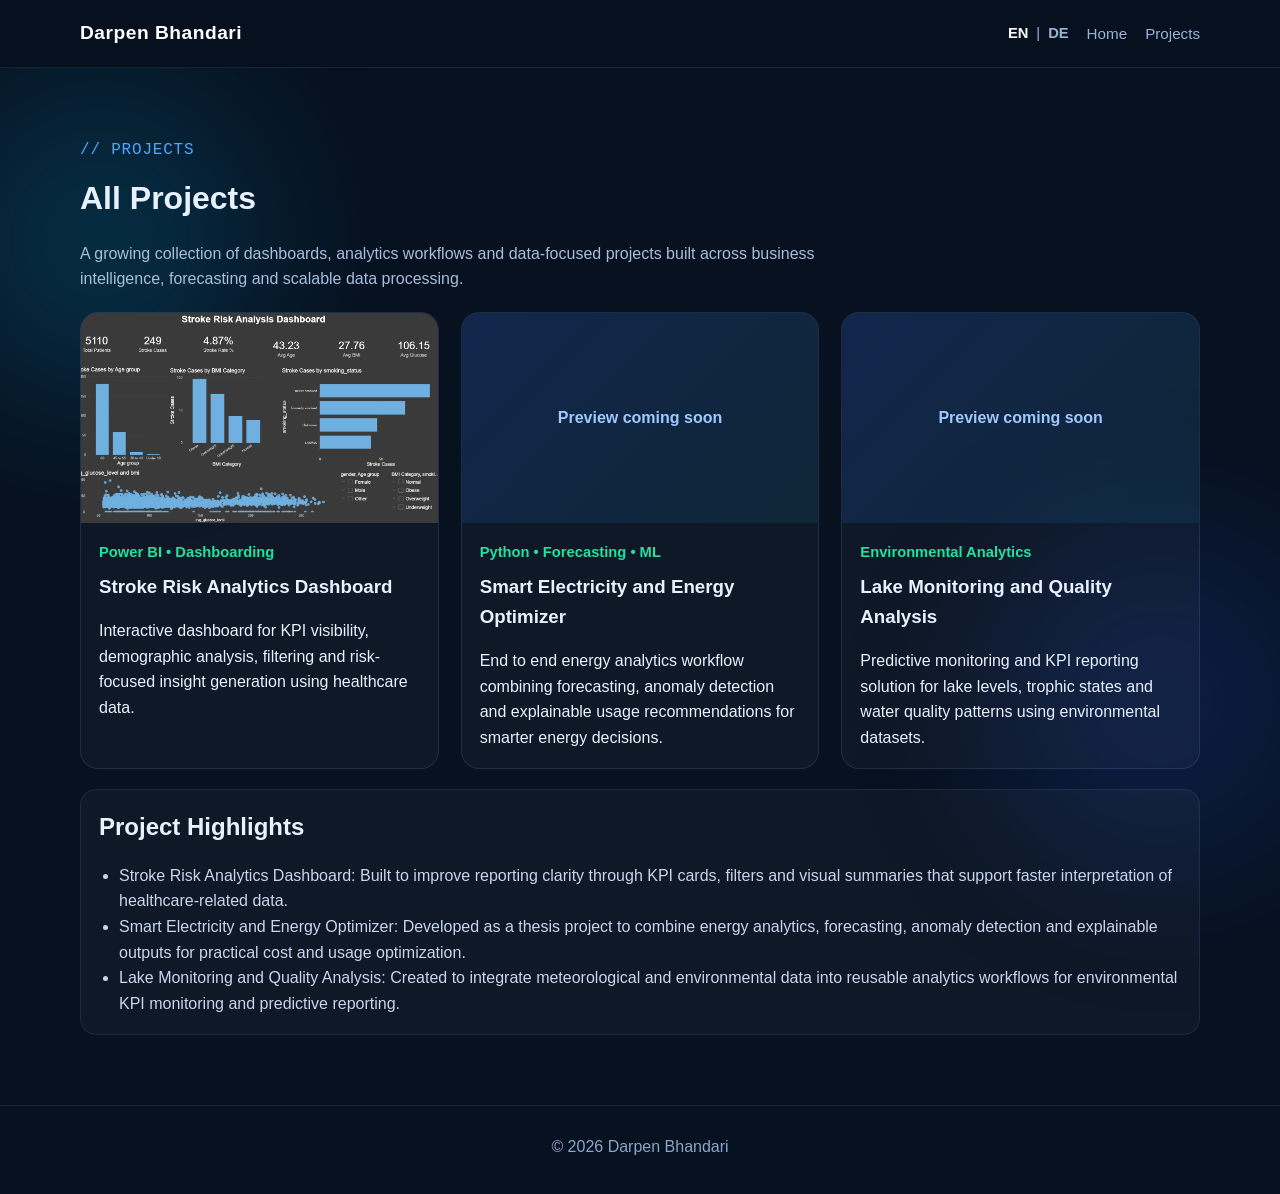
==== commit e1949ecf: "Update projects.html" ====
--- a/projects.html
+++ b/projects.html
@@ -40,7 +40,7 @@
 
       <div class="project-grid">
         <article class="project-card">
-          <img src="./assets/dashboard.png" alt="Stroke Risk Analytics Dashboard" class="project-img" />
+          <img src="./assets/Main-Dashboard.png" alt="Stroke Risk Analytics Dashboard" class="project-img" />
           <div class="project-content">
             <p class="project-label">Power BI • Dashboarding</p>
             <h3 data-en="Stroke Risk Analytics Dashboard" data-de="Stroke Risk Analytics Dashboard">Stroke Risk Analytics Dashboard</h3>
--- a/assets/style.css
+++ b/assets/style.css
@@ -72,6 +72,38 @@
   gap: 18px;
 }
 
+.nav-right {
+  display: flex;
+  align-items: center;
+  gap: 18px;
+  flex-wrap: wrap;
+}
+
+.lang-toggle {
+  display: flex;
+  align-items: center;
+  gap: 8px;
+  color: #9ab4d6;
+  font-size: 0.92rem;
+}
+
+.lang-btn {
+  background: transparent;
+  border: none;
+  color: #9ab4d6;
+  font-weight: 700;
+  cursor: pointer;
+  font-size: 0.92rem;
+}
+
+.lang-btn.active {
+  color: #ffffff;
+}
+
+.lang-btn:hover {
+  color: #22e39d;
+}
+
 .logo {
   font-size: 1.2rem;
   font-weight: 700;
@@ -235,7 +267,8 @@
 }
 
 h1,
-h2 {
+h2,
+h3 {
   margin-bottom: 16px;
 }
 
@@ -254,7 +287,8 @@
   margin-top: 20px;
 }
 
-.timeline-card ul {
+.timeline-card ul,
+.project-detail-card ul {
   margin-top: 14px;
   padding-left: 20px;
   color: #c7d6ee;
@@ -282,6 +316,10 @@
   display: grid;
   grid-template-columns: repeat(3, 1fr);
   gap: 22px;
+}
+
+.project-grid-simple {
+  margin-top: 16px;
 }
 
 .project-card {
@@ -343,6 +381,62 @@
   font-size: 0.9rem;
 }
 
+.featured-project-block,
+.other-projects-block {
+  margin-top: 36px;
+}
+
+.featured-project-card {
+  display: grid;
+  grid-template-columns: 1fr 1fr;
+  gap: 24px;
+  background: rgba(255, 255, 255, 0.03);
+  border: 1px solid rgba(130, 170, 255, 0.14);
+  border-radius: 20px;
+  padding: 24px;
+  margin-top: 16px;
+}
+
+.featured-project-image {
+  width: 100%;
+}
+
+.featured-img {
+  width: 100%;
+  height: 100%;
+  min-height: 320px;
+  object-fit: cover;
+  border-radius: 16px;
+}
+
+.featured-project-content {
+  display: flex;
+  flex-direction: column;
+  justify-content: center;
+}
+
+.project-detail-list {
+  display: grid;
+  gap: 16px;
+  margin-top: 18px;
+}
+
+.project-detail-card {
+  background: rgba(255, 255, 255, 0.03);
+  border: 1px solid rgba(130, 170, 255, 0.12);
+  border-radius: 16px;
+  padding: 18px;
+}
+
+.project-detail-card h3 {
+  margin-bottom: 8px;
+  color: #ffffff;
+}
+
+.project-detail-card p {
+  color: #a8bedc;
+}
+
 .contact-box {
   padding: 30px;
 }
@@ -406,6 +500,35 @@
   box-shadow: 0 0 12px rgba(34, 227, 157, 0.35);
 }
 
+.strength-grid {
+  display: grid;
+  grid-template-columns: repeat(2, 1fr);
+  gap: 22px;
+  margin-top: 24px;
+}
+
+.strength-card {
+  background: rgba(255, 255, 255, 0.03);
+  border: 1px solid rgba(130, 170, 255, 0.14);
+  border-radius: 18px;
+  padding: 24px;
+  transition: transform 0.25s ease, box-shadow 0.25s ease;
+}
+
+.strength-card:hover {
+  transform: translateY(-5px);
+  box-shadow: 0 0 20px rgba(41, 180, 255, 0.12);
+}
+
+.strength-card h3 {
+  margin-bottom: 12px;
+  color: #ffffff;
+}
+
+.strength-card p {
+  color: #a8bedc;
+}
+
 .footer {
   padding: 28px 0 34px;
   text-align: center;
@@ -417,7 +540,9 @@
   .hero-grid,
   .project-grid,
   .stats,
-  .skill-level-grid {
+  .skill-level-grid,
+  .strength-grid,
+  .featured-project-card {
     grid-template-columns: 1fr;
   }
 
@@ -426,6 +551,12 @@
     align-items: flex-start;
   }
 
+  .nav-right {
+    width: 100%;
+    flex-direction: column;
+    align-items: flex-start;
+  }
+
   .section-head {
     flex-direction: column;
     align-items: flex-start;
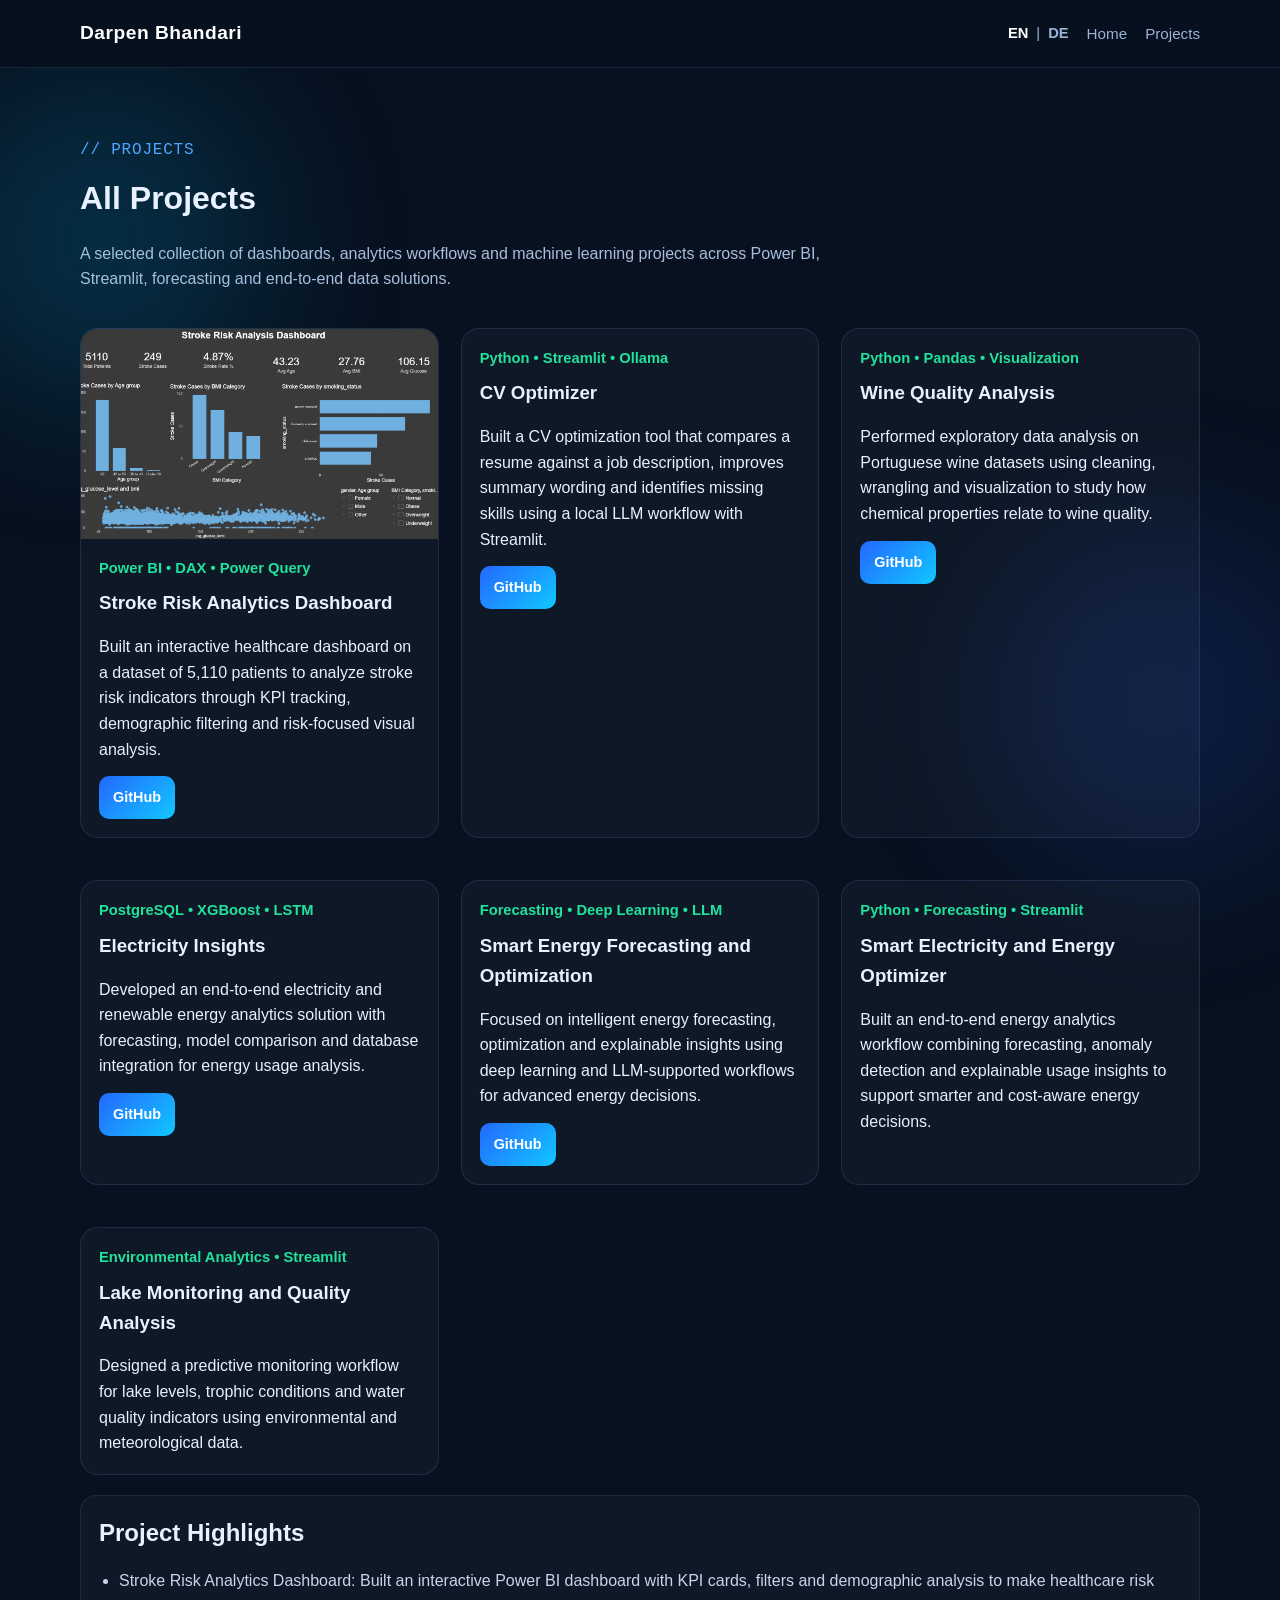
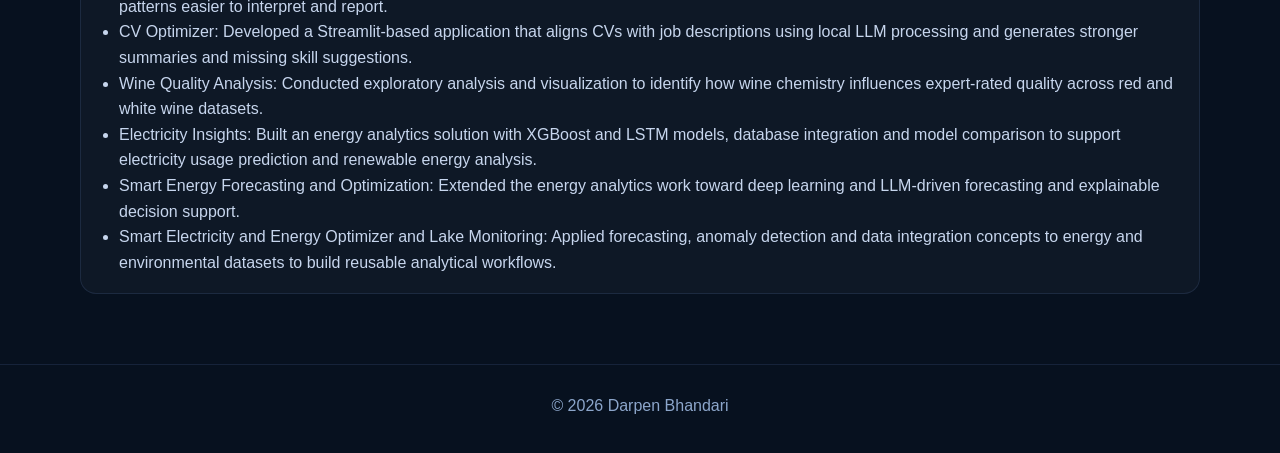
==== commit 55d1c7de: "Update projects.html" ====
--- a/projects.html
+++ b/projects.html
@@ -13,9 +13,9 @@
 
       <nav class="nav-right">
         <div class="lang-toggle">
-          <button id="lang-en" class="lang-btn active">EN</button>
+          <button id="lang-en" class="lang-btn active" type="button">EN</button>
           <span>|</span>
-          <button id="lang-de" class="lang-btn">DE</button>
+          <button id="lang-de" class="lang-btn" type="button">DE</button>
         </div>
 
         <ul class="nav-links">
@@ -32,51 +32,116 @@
       <h1 data-en="All Projects" data-de="Alle Projekte">All Projects</h1>
       <p
         class="section-text"
-        data-en="A growing collection of dashboards, analytics workflows and data-focused projects built across business intelligence, forecasting and scalable data processing."
-        data-de="Eine wachsende Sammlung von Dashboards, Analytics-Workflows und datenorientierten Projekten aus Business Intelligence, Forecasting und skalierbarer Datenverarbeitung."
+        data-en="A selected collection of dashboards, analytics workflows and machine learning projects across Power BI, Streamlit, forecasting and end-to-end data solutions."
+        data-de="Eine ausgewählte Sammlung von Dashboards, Analytics-Workflows und Machine-Learning-Projekten mit Power BI, Streamlit, Forecasting und End-to-End-Datenlösungen."
       >
-        A growing collection of dashboards, analytics workflows and data-focused projects built across business intelligence, forecasting and scalable data processing.
+        A selected collection of dashboards, analytics workflows and machine learning projects across Power BI, Streamlit, forecasting and end-to-end data solutions.
       </p>
 
-      <div class="project-grid">
+      <div class="project-grid project-grid-simple">
         <article class="project-card">
           <img src="./assets/Main-Dashboard.png" alt="Stroke Risk Analytics Dashboard" class="project-img" />
           <div class="project-content">
-            <p class="project-label">Power BI • Dashboarding</p>
+            <p class="project-label">Power BI • DAX • Power Query</p>
             <h3 data-en="Stroke Risk Analytics Dashboard" data-de="Stroke Risk Analytics Dashboard">Stroke Risk Analytics Dashboard</h3>
             <p
-              data-en="Interactive dashboard for KPI visibility, demographic analysis, filtering and risk-focused insight generation using healthcare data."
-              data-de="Interaktives Dashboard für KPI-Transparenz, demografische Analysen, Filterung und risikobasierte Erkenntnisse auf Basis von Gesundheitsdaten."
-            >
-              Interactive dashboard for KPI visibility, demographic analysis, filtering and risk-focused insight generation using healthcare data.
-            </p>
-          </div>
-        </article>
-
-        <article class="project-card">
-          <div class="project-placeholder" data-en="Preview coming soon" data-de="Vorschau folgt">Preview coming soon</div>
-          <div class="project-content">
-            <p class="project-label">Python • Forecasting • ML</p>
+              data-en="Built an interactive healthcare dashboard on a dataset of 5,110 patients to analyze stroke risk indicators through KPI tracking, demographic filtering and risk-focused visual analysis."
+              data-de="Entwicklung eines interaktiven Healthcare-Dashboards auf Basis eines Datensatzes mit 5.110 Patienten zur Analyse von Schlaganfallrisiken durch KPI-Tracking, demografische Filterung und risikoorientierte visuelle Auswertung."
+            >
+              Built an interactive healthcare dashboard on a dataset of 5,110 patients to analyze stroke risk indicators through KPI tracking, demographic filtering and risk-focused visual analysis.
+            </p>
+            <div class="project-actions">
+              <a href="https://github.com/Darpen24/Stroke-Risk" target="_blank" class="project-btn">GitHub</a>
+            </div>
+          </div>
+        </article>
+
+        <article class="project-card">
+          <div class="project-content">
+            <p class="project-label">Python • Streamlit • Ollama</p>
+            <h3 data-en="CV Optimizer" data-de="CV Optimizer">CV Optimizer</h3>
+            <p
+              data-en="Built a CV optimization tool that compares a resume against a job description, improves summary wording and identifies missing skills using a local LLM workflow with Streamlit."
+              data-de="Entwicklung eines CV-Optimierungstools, das einen Lebenslauf mit einer Stellenbeschreibung vergleicht, die Zusammenfassung verbessert und fehlende Skills mithilfe eines lokalen LLM-Workflows in Streamlit identifiziert."
+            >
+              Built a CV optimization tool that compares a resume against a job description, improves summary wording and identifies missing skills using a local LLM workflow with Streamlit.
+            </p>
+            <div class="project-actions">
+              <a href="https://github.com/Darpen24/CV-Optimizer" target="_blank" class="project-btn">GitHub</a>
+            </div>
+          </div>
+        </article>
+
+        <article class="project-card">
+          <div class="project-content">
+            <p class="project-label">Python • Pandas • Visualization</p>
+            <h3 data-en="Wine Quality Analysis" data-de="Wine Quality Analysis">Wine Quality Analysis</h3>
+            <p
+              data-en="Performed exploratory data analysis on Portuguese wine datasets using cleaning, wrangling and visualization to study how chemical properties relate to wine quality."
+              data-de="Durchführung einer explorativen Datenanalyse auf portugiesischen Weindatensätzen mit Bereinigung, Wrangling und Visualisierung zur Untersuchung des Zusammenhangs zwischen chemischen Eigenschaften und Weinqualität."
+            >
+              Performed exploratory data analysis on Portuguese wine datasets using cleaning, wrangling and visualization to study how chemical properties relate to wine quality.
+            </p>
+            <div class="project-actions">
+              <a href="https://github.com/Darpen24/Wine_Quality_Analysis" target="_blank" class="project-btn">GitHub</a>
+            </div>
+          </div>
+        </article>
+
+        <article class="project-card">
+          <div class="project-content">
+            <p class="project-label">PostgreSQL • XGBoost • LSTM</p>
+            <h3 data-en="Electricity Insights" data-de="Electricity Insights">Electricity Insights</h3>
+            <p
+              data-en="Developed an end-to-end electricity and renewable energy analytics solution with forecasting, model comparison and database integration for energy usage analysis."
+              data-de="Entwicklung einer End-to-End-Lösung für Strom- und erneuerbare-Energien-Analysen mit Forecasting, Modellvergleich und Datenbankintegration zur Analyse des Energieverbrauchs."
+            >
+              Developed an end-to-end electricity and renewable energy analytics solution with forecasting, model comparison and database integration for energy usage analysis.
+            </p>
+            <div class="project-actions">
+              <a href="https://github.com/Darpen24/Electricity_insights" target="_blank" class="project-btn">GitHub</a>
+            </div>
+          </div>
+        </article>
+
+        <article class="project-card">
+          <div class="project-content">
+            <p class="project-label">Forecasting • Deep Learning • LLM</p>
+            <h3 data-en="Smart Energy Forecasting and Optimization" data-de="Smart Energy Forecasting and Optimization">Smart Energy Forecasting and Optimization</h3>
+            <p
+              data-en="Focused on intelligent energy forecasting, optimization and explainable insights using deep learning and LLM-supported workflows for advanced energy decisions."
+              data-de="Fokussiert auf intelligente Energieprognosen, Optimierung und erklärbare Erkenntnisse mit Deep Learning und LLM-gestützten Workflows für fortgeschrittene Energieentscheidungen."
+            >
+              Focused on intelligent energy forecasting, optimization and explainable insights using deep learning and LLM-supported workflows for advanced energy decisions.
+            </p>
+            <div class="project-actions">
+              <a href="https://github.com/Darpen24/Smart-Energy-Forecasting-and-Optimization-Using-Real-Time-Data-Deep-Learning-and-LLM-Driven-Insights" target="_blank" class="project-btn">GitHub</a>
+            </div>
+          </div>
+        </article>
+
+        <article class="project-card">
+          <div class="project-content">
+            <p class="project-label">Python • Forecasting • Streamlit</p>
             <h3 data-en="Smart Electricity and Energy Optimizer" data-de="Smart Electricity and Energy Optimizer">Smart Electricity and Energy Optimizer</h3>
             <p
-              data-en="End to end energy analytics workflow combining forecasting, anomaly detection and explainable usage recommendations for smarter energy decisions."
-              data-de="End-to-End-Energieanalyse-Workflow mit Forecasting, Anomalieerkennung und erklärbaren Nutzungsempfehlungen für smartere Energieentscheidungen."
-            >
-              End to end energy analytics workflow combining forecasting, anomaly detection and explainable usage recommendations for smarter energy decisions.
-            </p>
-          </div>
-        </article>
-
-        <article class="project-card">
-          <div class="project-placeholder" data-en="Preview coming soon" data-de="Vorschau folgt">Preview coming soon</div>
-          <div class="project-content">
-            <p class="project-label">Environmental Analytics</p>
+              data-en="Built an end-to-end energy analytics workflow combining forecasting, anomaly detection and explainable usage insights to support smarter and cost-aware energy decisions."
+              data-de="Entwicklung eines End-to-End-Energieanalyse-Workflows mit Forecasting, Anomalieerkennung und erklärbaren Nutzungseinblicken zur Unterstützung smarter und kostenbewusster Energieentscheidungen."
+            >
+              Built an end-to-end energy analytics workflow combining forecasting, anomaly detection and explainable usage insights to support smarter and cost-aware energy decisions.
+            </p>
+          </div>
+        </article>
+
+        <article class="project-card">
+          <div class="project-content">
+            <p class="project-label">Environmental Analytics • Streamlit</p>
             <h3 data-en="Lake Monitoring and Quality Analysis" data-de="Lake Monitoring and Quality Analysis">Lake Monitoring and Quality Analysis</h3>
             <p
-              data-en="Predictive monitoring and KPI reporting solution for lake levels, trophic states and water quality patterns using environmental datasets."
-              data-de="Prädiktive Monitoring- und KPI-Reporting-Lösung für Seespiegel, trophische Zustände und Wasserqualitätsmuster auf Basis von Umweltdaten."
-            >
-              Predictive monitoring and KPI reporting solution for lake levels, trophic states and water quality patterns using environmental datasets.
+              data-en="Designed a predictive monitoring workflow for lake levels, trophic conditions and water quality indicators using environmental and meteorological data."
+              data-de="Entwicklung eines prädiktiven Monitoring-Workflows für Seespiegel, trophische Zustände und Wasserqualitätsindikatoren auf Basis von Umwelt- und Wetterdaten."
+            >
+              Designed a predictive monitoring workflow for lake levels, trophic conditions and water quality indicators using environmental and meteorological data.
             </p>
           </div>
         </article>
@@ -86,22 +151,45 @@
         <h2 data-en="Project Highlights" data-de="Projekt-Highlights">Project Highlights</h2>
         <ul>
           <li
-            data-en="Stroke Risk Analytics Dashboard: Built to improve reporting clarity through KPI cards, filters and visual summaries that support faster interpretation of healthcare-related data."
-            data-de="Stroke Risk Analytics Dashboard: Entwickelt zur Verbesserung der Reporting-Klarheit durch KPI-Karten, Filter und visuelle Zusammenfassungen für eine schnellere Interpretation gesundheitsbezogener Daten."
-          >
-            <strong>Stroke Risk Analytics Dashboard:</strong> Built to improve reporting clarity through KPI cards, filters and visual summaries that support faster interpretation of healthcare-related data.
-          </li>
-          <li
-            data-en="Smart Electricity and Energy Optimizer: Developed as a thesis project to combine energy analytics, forecasting, anomaly detection and explainable outputs for practical cost and usage optimization."
-            data-de="Smart Electricity and Energy Optimizer: Als Thesis-Projekt entwickelt, um Energieanalysen, Forecasting, Anomalieerkennung und erklärbare Ausgaben für praktische Kosten- und Nutzungsoptimierung zu verbinden."
-          >
-            <strong>Smart Electricity and Energy Optimizer:</strong> Developed as a thesis project to combine energy analytics, forecasting, anomaly detection and explainable outputs for practical cost and usage optimization.
-          </li>
-          <li
-            data-en="Lake Monitoring and Quality Analysis: Created to integrate meteorological and environmental data into reusable analytics workflows for environmental KPI monitoring and predictive reporting."
-            data-de="Lake Monitoring and Quality Analysis: Entwickelt zur Integration meteorologischer und umweltbezogener Daten in wiederverwendbare Analytics-Workflows für Umwelt-KPI-Monitoring und prädiktives Reporting."
-          >
-            <strong>Lake Monitoring and Quality Analysis:</strong> Created to integrate meteorological and environmental data into reusable analytics workflows for environmental KPI monitoring and predictive reporting.
+            data-en="Stroke Risk Analytics Dashboard: Built an interactive Power BI dashboard with KPI cards, filters and demographic analysis to make healthcare risk patterns easier to interpret and report."
+            data-de="Stroke Risk Analytics Dashboard: Entwicklung eines interaktiven Power-BI-Dashboards mit KPI-Karten, Filtern und demografischen Analysen, um Gesundheitsrisiken leichter interpretierbar und reportbar zu machen."
+          >
+            Stroke Risk Analytics Dashboard: Built an interactive Power BI dashboard with KPI cards, filters and demographic analysis to make healthcare risk patterns easier to interpret and report.
+          </li>
+
+          <li
+            data-en="CV Optimizer: Developed a Streamlit-based application that aligns CVs with job descriptions using local LLM processing and generates stronger summaries and missing skill suggestions."
+            data-de="CV Optimizer: Entwicklung einer Streamlit-basierten Anwendung, die Lebensläufe mithilfe lokaler LLM-Verarbeitung mit Stellenbeschreibungen abgleicht und bessere Zusammenfassungen sowie fehlende Skill-Vorschläge erstellt."
+          >
+            CV Optimizer: Developed a Streamlit-based application that aligns CVs with job descriptions using local LLM processing and generates stronger summaries and missing skill suggestions.
+          </li>
+
+          <li
+            data-en="Wine Quality Analysis: Conducted exploratory analysis and visualization to identify how wine chemistry influences expert-rated quality across red and white wine datasets."
+            data-de="Wine Quality Analysis: Durchführung explorativer Analysen und Visualisierungen zur Untersuchung, wie die chemische Zusammensetzung von Wein die bewertete Qualität bei Rot- und Weißwein beeinflusst."
+          >
+            Wine Quality Analysis: Conducted exploratory analysis and visualization to identify how wine chemistry influences expert-rated quality across red and white wine datasets.
+          </li>
+
+          <li
+            data-en="Electricity Insights: Built an energy analytics solution with XGBoost and LSTM models, database integration and model comparison to support electricity usage prediction and renewable energy analysis."
+            data-de="Electricity Insights: Entwicklung einer Energiedatenanalyse-Lösung mit XGBoost- und LSTM-Modellen, Datenbankintegration und Modellvergleich zur Unterstützung von Stromverbrauchsprognosen und Analysen erneuerbarer Energien."
+          >
+            Electricity Insights: Built an energy analytics solution with XGBoost and LSTM models, database integration and model comparison to support electricity usage prediction and renewable energy analysis.
+          </li>
+
+          <li
+            data-en="Smart Energy Forecasting and Optimization: Extended the energy analytics work toward deep learning and LLM-driven forecasting and explainable decision support."
+            data-de="Smart Energy Forecasting and Optimization: Erweiterung der Energieanalytik in Richtung Deep Learning und LLM-gestütztem Forecasting sowie erklärbarer Entscheidungsunterstützung."
+          >
+            Smart Energy Forecasting and Optimization: Extended the energy analytics work toward deep learning and LLM-driven forecasting and explainable decision support.
+          </li>
+
+          <li
+            data-en="Smart Electricity and Energy Optimizer and Lake Monitoring: Applied forecasting, anomaly detection and data integration concepts to energy and environmental datasets to build reusable analytical workflows."
+            data-de="Smart Electricity and Energy Optimizer und Lake Monitoring: Anwendung von Forecasting-, Anomalieerkennungs- und Datenintegrationskonzepten auf Energie- und Umweltdaten zur Entwicklung wiederverwendbarer analytischer Workflows."
+          >
+            Smart Electricity and Energy Optimizer and Lake Monitoring: Applied forecasting, anomaly detection and data integration concepts to energy and environmental datasets to build reusable analytical workflows.
           </li>
         </ul>
       </div>
--- a/assets/style.css
+++ b/assets/style.css
@@ -399,14 +399,18 @@
 
 .featured-project-image {
   width: 100%;
+  display: flex;
+  align-items: center;
+  justify-content: center;
 }
 
 .featured-img {
   width: 100%;
-  height: 100%;
-  min-height: 320px;
-  object-fit: cover;
+  height: auto;
+  max-height: 520px;
+  object-fit: contain;
   border-radius: 16px;
+  background: rgba(255, 255, 255, 0.02);
 }
 
 .featured-project-content {
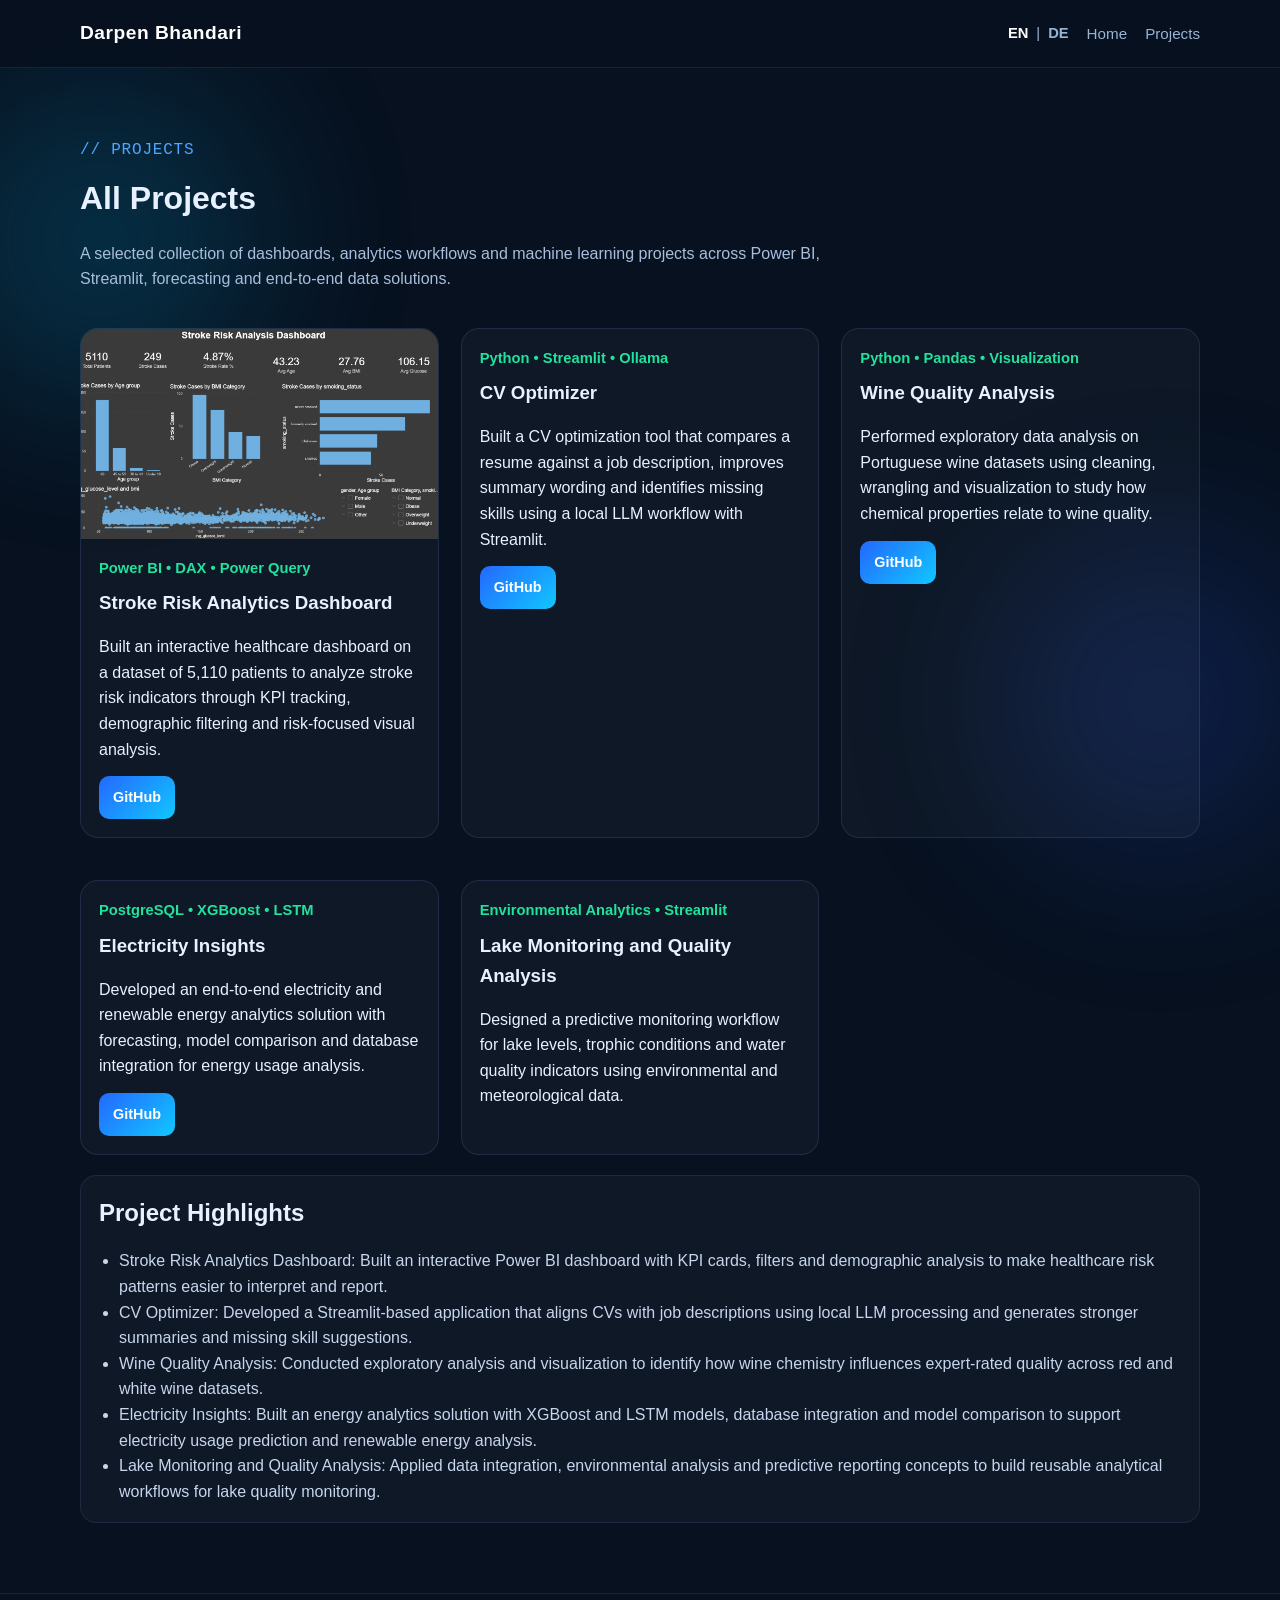
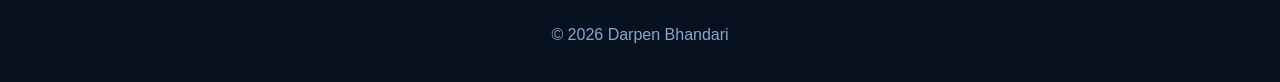
==== commit c7aa5d9e: "Update projects.html" ====
--- a/projects.html
+++ b/projects.html
@@ -19,8 +19,8 @@
         </div>
 
         <ul class="nav-links">
-          <li><a href="index.html" data-en="Home" data-de="Start">Home</a></li>
-          <li><a href="projects.html" data-en="Projects" data-de="Projekte">Projects</a></li>
+          <li><a href="index.html" data-i18n="nav_home">Home</a></li>
+          <li><a href="projects.html" data-i18n="nav_projects">Projects</a></li>
         </ul>
       </nav>
     </div>
@@ -29,12 +29,8 @@
   <main class="section">
     <div class="container">
       <p class="section-tag">// PROJECTS</p>
-      <h1 data-en="All Projects" data-de="Alle Projekte">All Projects</h1>
-      <p
-        class="section-text"
-        data-en="A selected collection of dashboards, analytics workflows and machine learning projects across Power BI, Streamlit, forecasting and end-to-end data solutions."
-        data-de="Eine ausgewählte Sammlung von Dashboards, Analytics-Workflows und Machine-Learning-Projekten mit Power BI, Streamlit, Forecasting und End-to-End-Datenlösungen."
-      >
+      <h1 data-i18n="projects_title">All Projects</h1>
+      <p class="section-text" data-i18n="projects_intro">
         A selected collection of dashboards, analytics workflows and machine learning projects across Power BI, Streamlit, forecasting and end-to-end data solutions.
       </p>
 
@@ -43,11 +39,8 @@
           <img src="./assets/Main-Dashboard.png" alt="Stroke Risk Analytics Dashboard" class="project-img" />
           <div class="project-content">
             <p class="project-label">Power BI • DAX • Power Query</p>
-            <h3 data-en="Stroke Risk Analytics Dashboard" data-de="Stroke Risk Analytics Dashboard">Stroke Risk Analytics Dashboard</h3>
-            <p
-              data-en="Built an interactive healthcare dashboard on a dataset of 5,110 patients to analyze stroke risk indicators through KPI tracking, demographic filtering and risk-focused visual analysis."
-              data-de="Entwicklung eines interaktiven Healthcare-Dashboards auf Basis eines Datensatzes mit 5.110 Patienten zur Analyse von Schlaganfallrisiken durch KPI-Tracking, demografische Filterung und risikoorientierte visuelle Auswertung."
-            >
+            <h3 data-i18n="stroke_title">Stroke Risk Analytics Dashboard</h3>
+            <p data-i18n="stroke_desc">
               Built an interactive healthcare dashboard on a dataset of 5,110 patients to analyze stroke risk indicators through KPI tracking, demographic filtering and risk-focused visual analysis.
             </p>
             <div class="project-actions">
@@ -59,11 +52,8 @@
         <article class="project-card">
           <div class="project-content">
             <p class="project-label">Python • Streamlit • Ollama</p>
-            <h3 data-en="CV Optimizer" data-de="CV Optimizer">CV Optimizer</h3>
-            <p
-              data-en="Built a CV optimization tool that compares a resume against a job description, improves summary wording and identifies missing skills using a local LLM workflow with Streamlit."
-              data-de="Entwicklung eines CV-Optimierungstools, das einen Lebenslauf mit einer Stellenbeschreibung vergleicht, die Zusammenfassung verbessert und fehlende Skills mithilfe eines lokalen LLM-Workflows in Streamlit identifiziert."
-            >
+            <h3 data-i18n="cv_title">CV Optimizer</h3>
+            <p data-i18n="cv_desc">
               Built a CV optimization tool that compares a resume against a job description, improves summary wording and identifies missing skills using a local LLM workflow with Streamlit.
             </p>
             <div class="project-actions">
@@ -75,11 +65,8 @@
         <article class="project-card">
           <div class="project-content">
             <p class="project-label">Python • Pandas • Visualization</p>
-            <h3 data-en="Wine Quality Analysis" data-de="Wine Quality Analysis">Wine Quality Analysis</h3>
-            <p
-              data-en="Performed exploratory data analysis on Portuguese wine datasets using cleaning, wrangling and visualization to study how chemical properties relate to wine quality."
-              data-de="Durchführung einer explorativen Datenanalyse auf portugiesischen Weindatensätzen mit Bereinigung, Wrangling und Visualisierung zur Untersuchung des Zusammenhangs zwischen chemischen Eigenschaften und Weinqualität."
-            >
+            <h3 data-i18n="wine_title">Wine Quality Analysis</h3>
+            <p data-i18n="wine_desc">
               Performed exploratory data analysis on Portuguese wine datasets using cleaning, wrangling and visualization to study how chemical properties relate to wine quality.
             </p>
             <div class="project-actions">
@@ -91,11 +78,8 @@
         <article class="project-card">
           <div class="project-content">
             <p class="project-label">PostgreSQL • XGBoost • LSTM</p>
-            <h3 data-en="Electricity Insights" data-de="Electricity Insights">Electricity Insights</h3>
-            <p
-              data-en="Developed an end-to-end electricity and renewable energy analytics solution with forecasting, model comparison and database integration for energy usage analysis."
-              data-de="Entwicklung einer End-to-End-Lösung für Strom- und erneuerbare-Energien-Analysen mit Forecasting, Modellvergleich und Datenbankintegration zur Analyse des Energieverbrauchs."
-            >
+            <h3 data-i18n="electricity_title">Electricity Insights</h3>
+            <p data-i18n="electricity_desc">
               Developed an end-to-end electricity and renewable energy analytics solution with forecasting, model comparison and database integration for energy usage analysis.
             </p>
             <div class="project-actions">
@@ -106,41 +90,9 @@
 
         <article class="project-card">
           <div class="project-content">
-            <p class="project-label">Forecasting • Deep Learning • LLM</p>
-            <h3 data-en="Smart Energy Forecasting and Optimization" data-de="Smart Energy Forecasting and Optimization">Smart Energy Forecasting and Optimization</h3>
-            <p
-              data-en="Focused on intelligent energy forecasting, optimization and explainable insights using deep learning and LLM-supported workflows for advanced energy decisions."
-              data-de="Fokussiert auf intelligente Energieprognosen, Optimierung und erklärbare Erkenntnisse mit Deep Learning und LLM-gestützten Workflows für fortgeschrittene Energieentscheidungen."
-            >
-              Focused on intelligent energy forecasting, optimization and explainable insights using deep learning and LLM-supported workflows for advanced energy decisions.
-            </p>
-            <div class="project-actions">
-              <a href="https://github.com/Darpen24/Smart-Energy-Forecasting-and-Optimization-Using-Real-Time-Data-Deep-Learning-and-LLM-Driven-Insights" target="_blank" class="project-btn">GitHub</a>
-            </div>
-          </div>
-        </article>
-
-        <article class="project-card">
-          <div class="project-content">
-            <p class="project-label">Python • Forecasting • Streamlit</p>
-            <h3 data-en="Smart Electricity and Energy Optimizer" data-de="Smart Electricity and Energy Optimizer">Smart Electricity and Energy Optimizer</h3>
-            <p
-              data-en="Built an end-to-end energy analytics workflow combining forecasting, anomaly detection and explainable usage insights to support smarter and cost-aware energy decisions."
-              data-de="Entwicklung eines End-to-End-Energieanalyse-Workflows mit Forecasting, Anomalieerkennung und erklärbaren Nutzungseinblicken zur Unterstützung smarter und kostenbewusster Energieentscheidungen."
-            >
-              Built an end-to-end energy analytics workflow combining forecasting, anomaly detection and explainable usage insights to support smarter and cost-aware energy decisions.
-            </p>
-          </div>
-        </article>
-
-        <article class="project-card">
-          <div class="project-content">
             <p class="project-label">Environmental Analytics • Streamlit</p>
-            <h3 data-en="Lake Monitoring and Quality Analysis" data-de="Lake Monitoring and Quality Analysis">Lake Monitoring and Quality Analysis</h3>
-            <p
-              data-en="Designed a predictive monitoring workflow for lake levels, trophic conditions and water quality indicators using environmental and meteorological data."
-              data-de="Entwicklung eines prädiktiven Monitoring-Workflows für Seespiegel, trophische Zustände und Wasserqualitätsindikatoren auf Basis von Umwelt- und Wetterdaten."
-            >
+            <h3 data-i18n="lake_title">Lake Monitoring and Quality Analysis</h3>
+            <p data-i18n="lake_desc">
               Designed a predictive monitoring workflow for lake levels, trophic conditions and water quality indicators using environmental and meteorological data.
             </p>
           </div>
@@ -148,48 +100,22 @@
       </div>
 
       <div class="timeline-card project-detail-card">
-        <h2 data-en="Project Highlights" data-de="Projekt-Highlights">Project Highlights</h2>
+        <h2 data-i18n="highlights_title">Project Highlights</h2>
         <ul>
-          <li
-            data-en="Stroke Risk Analytics Dashboard: Built an interactive Power BI dashboard with KPI cards, filters and demographic analysis to make healthcare risk patterns easier to interpret and report."
-            data-de="Stroke Risk Analytics Dashboard: Entwicklung eines interaktiven Power-BI-Dashboards mit KPI-Karten, Filtern und demografischen Analysen, um Gesundheitsrisiken leichter interpretierbar und reportbar zu machen."
-          >
+          <li data-i18n="highlight_1">
             Stroke Risk Analytics Dashboard: Built an interactive Power BI dashboard with KPI cards, filters and demographic analysis to make healthcare risk patterns easier to interpret and report.
           </li>
-
-          <li
-            data-en="CV Optimizer: Developed a Streamlit-based application that aligns CVs with job descriptions using local LLM processing and generates stronger summaries and missing skill suggestions."
-            data-de="CV Optimizer: Entwicklung einer Streamlit-basierten Anwendung, die Lebensläufe mithilfe lokaler LLM-Verarbeitung mit Stellenbeschreibungen abgleicht und bessere Zusammenfassungen sowie fehlende Skill-Vorschläge erstellt."
-          >
+          <li data-i18n="highlight_2">
             CV Optimizer: Developed a Streamlit-based application that aligns CVs with job descriptions using local LLM processing and generates stronger summaries and missing skill suggestions.
           </li>
-
-          <li
-            data-en="Wine Quality Analysis: Conducted exploratory analysis and visualization to identify how wine chemistry influences expert-rated quality across red and white wine datasets."
-            data-de="Wine Quality Analysis: Durchführung explorativer Analysen und Visualisierungen zur Untersuchung, wie die chemische Zusammensetzung von Wein die bewertete Qualität bei Rot- und Weißwein beeinflusst."
-          >
+          <li data-i18n="highlight_3">
             Wine Quality Analysis: Conducted exploratory analysis and visualization to identify how wine chemistry influences expert-rated quality across red and white wine datasets.
           </li>
-
-          <li
-            data-en="Electricity Insights: Built an energy analytics solution with XGBoost and LSTM models, database integration and model comparison to support electricity usage prediction and renewable energy analysis."
-            data-de="Electricity Insights: Entwicklung einer Energiedatenanalyse-Lösung mit XGBoost- und LSTM-Modellen, Datenbankintegration und Modellvergleich zur Unterstützung von Stromverbrauchsprognosen und Analysen erneuerbarer Energien."
-          >
+          <li data-i18n="highlight_4">
             Electricity Insights: Built an energy analytics solution with XGBoost and LSTM models, database integration and model comparison to support electricity usage prediction and renewable energy analysis.
           </li>
-
-          <li
-            data-en="Smart Energy Forecasting and Optimization: Extended the energy analytics work toward deep learning and LLM-driven forecasting and explainable decision support."
-            data-de="Smart Energy Forecasting and Optimization: Erweiterung der Energieanalytik in Richtung Deep Learning und LLM-gestütztem Forecasting sowie erklärbarer Entscheidungsunterstützung."
-          >
-            Smart Energy Forecasting and Optimization: Extended the energy analytics work toward deep learning and LLM-driven forecasting and explainable decision support.
-          </li>
-
-          <li
-            data-en="Smart Electricity and Energy Optimizer and Lake Monitoring: Applied forecasting, anomaly detection and data integration concepts to energy and environmental datasets to build reusable analytical workflows."
-            data-de="Smart Electricity and Energy Optimizer und Lake Monitoring: Anwendung von Forecasting-, Anomalieerkennungs- und Datenintegrationskonzepten auf Energie- und Umweltdaten zur Entwicklung wiederverwendbarer analytischer Workflows."
-          >
-            Smart Electricity and Energy Optimizer and Lake Monitoring: Applied forecasting, anomaly detection and data integration concepts to energy and environmental datasets to build reusable analytical workflows.
+          <li data-i18n="highlight_5">
+            Lake Monitoring and Quality Analysis: Applied data integration, environmental analysis and predictive reporting concepts to build reusable analytical workflows for lake quality monitoring.
           </li>
         </ul>
       </div>
